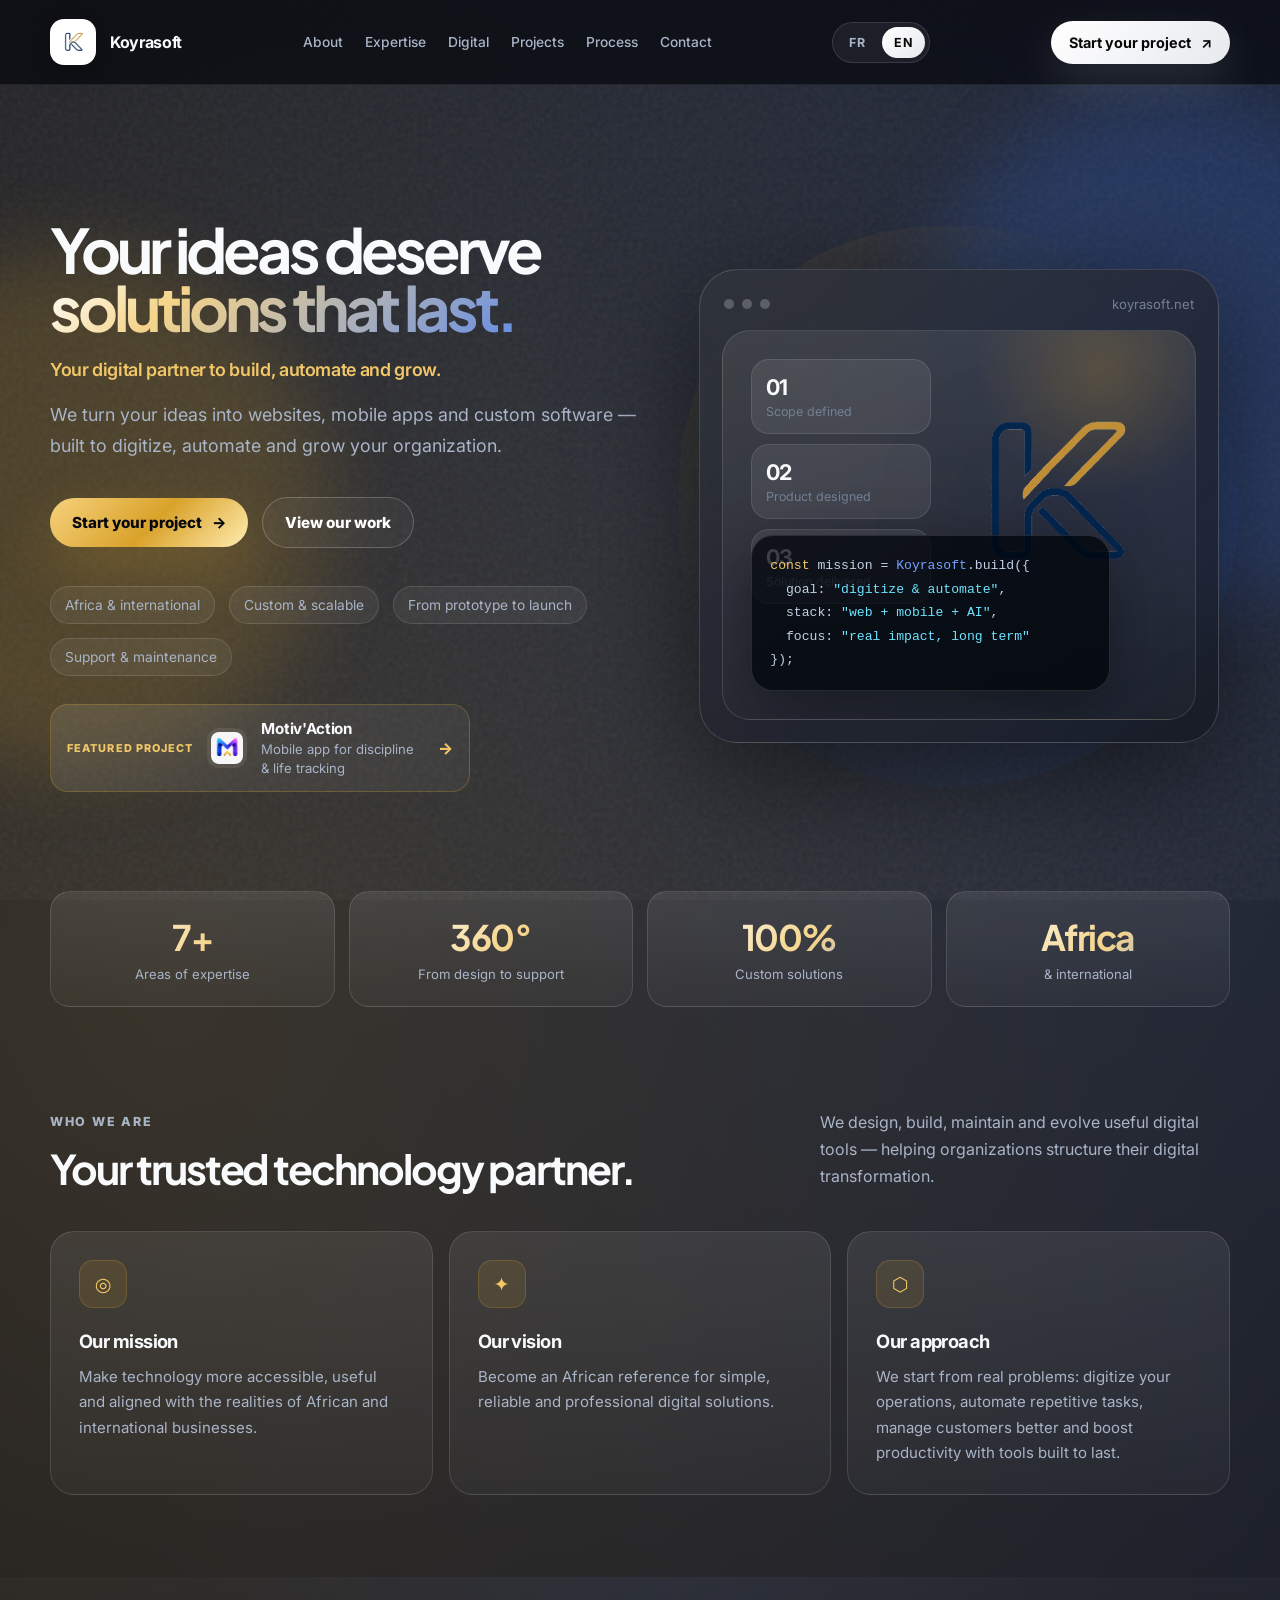
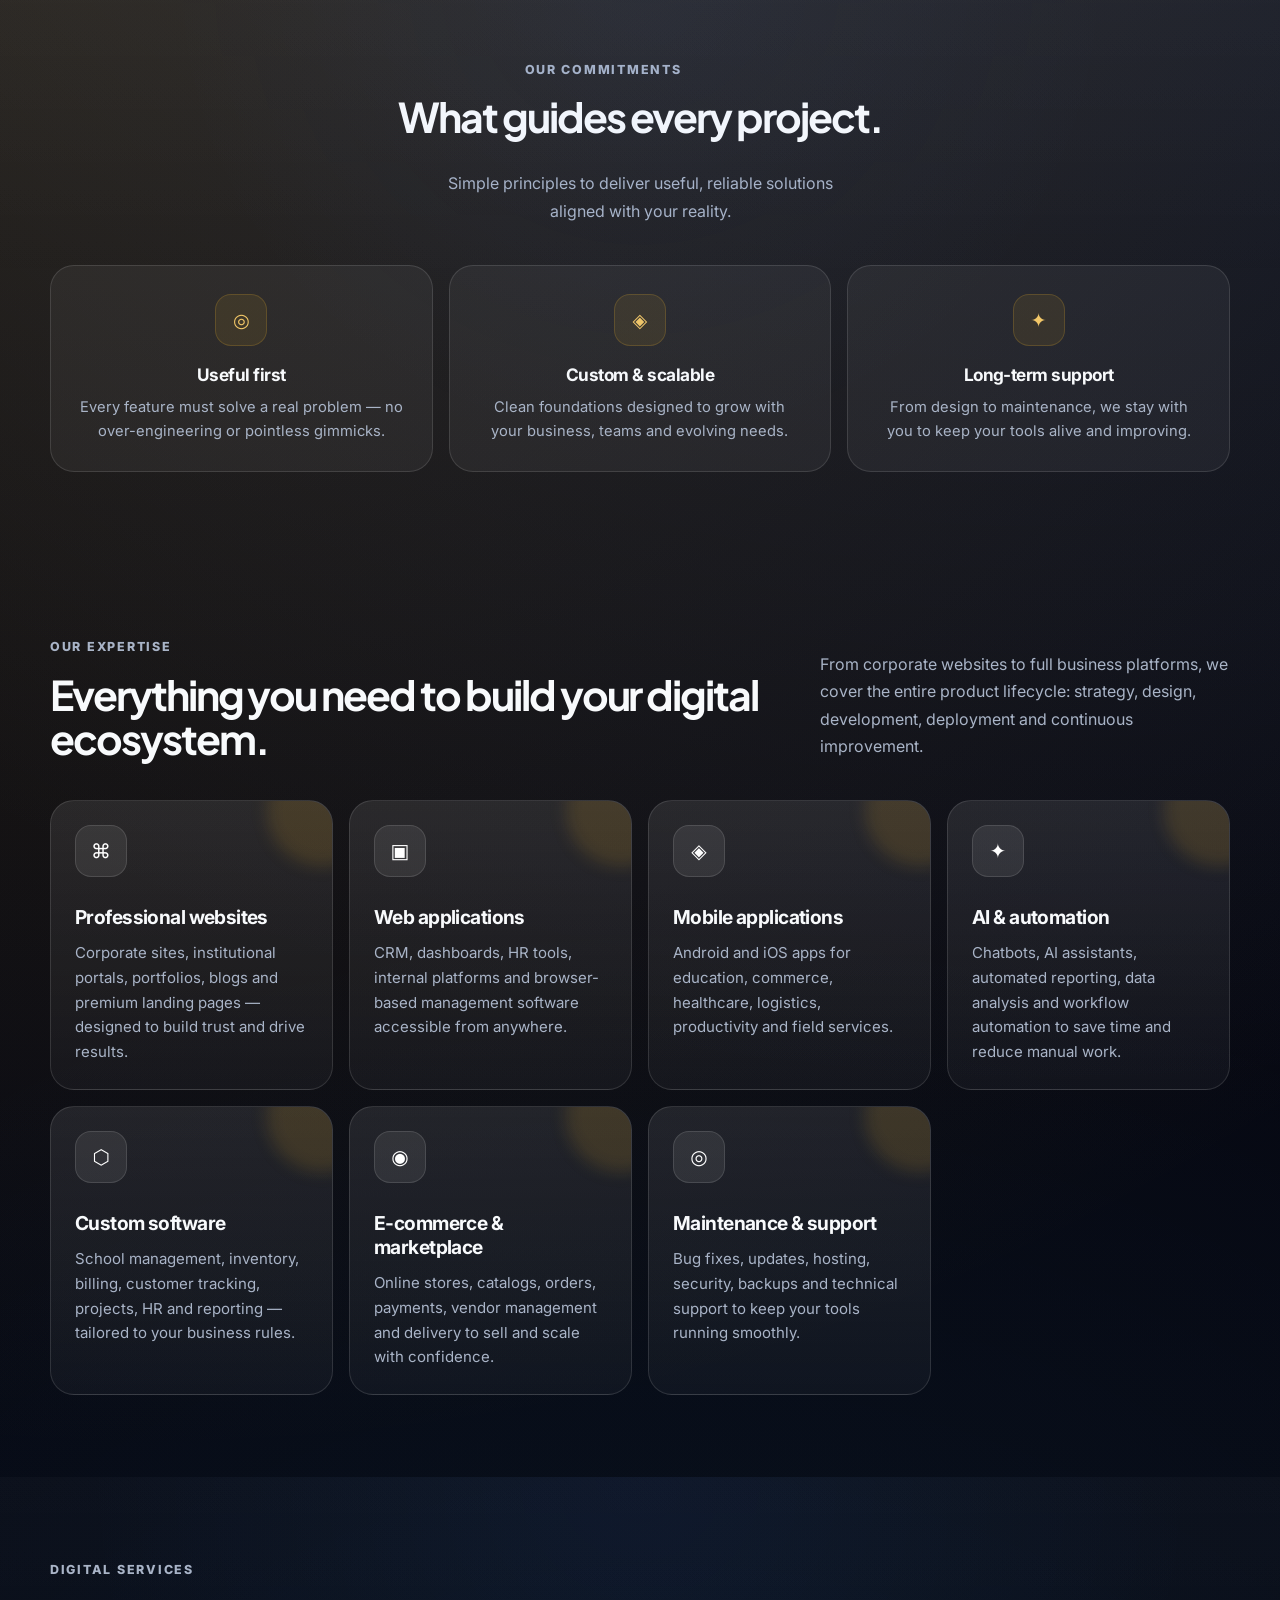
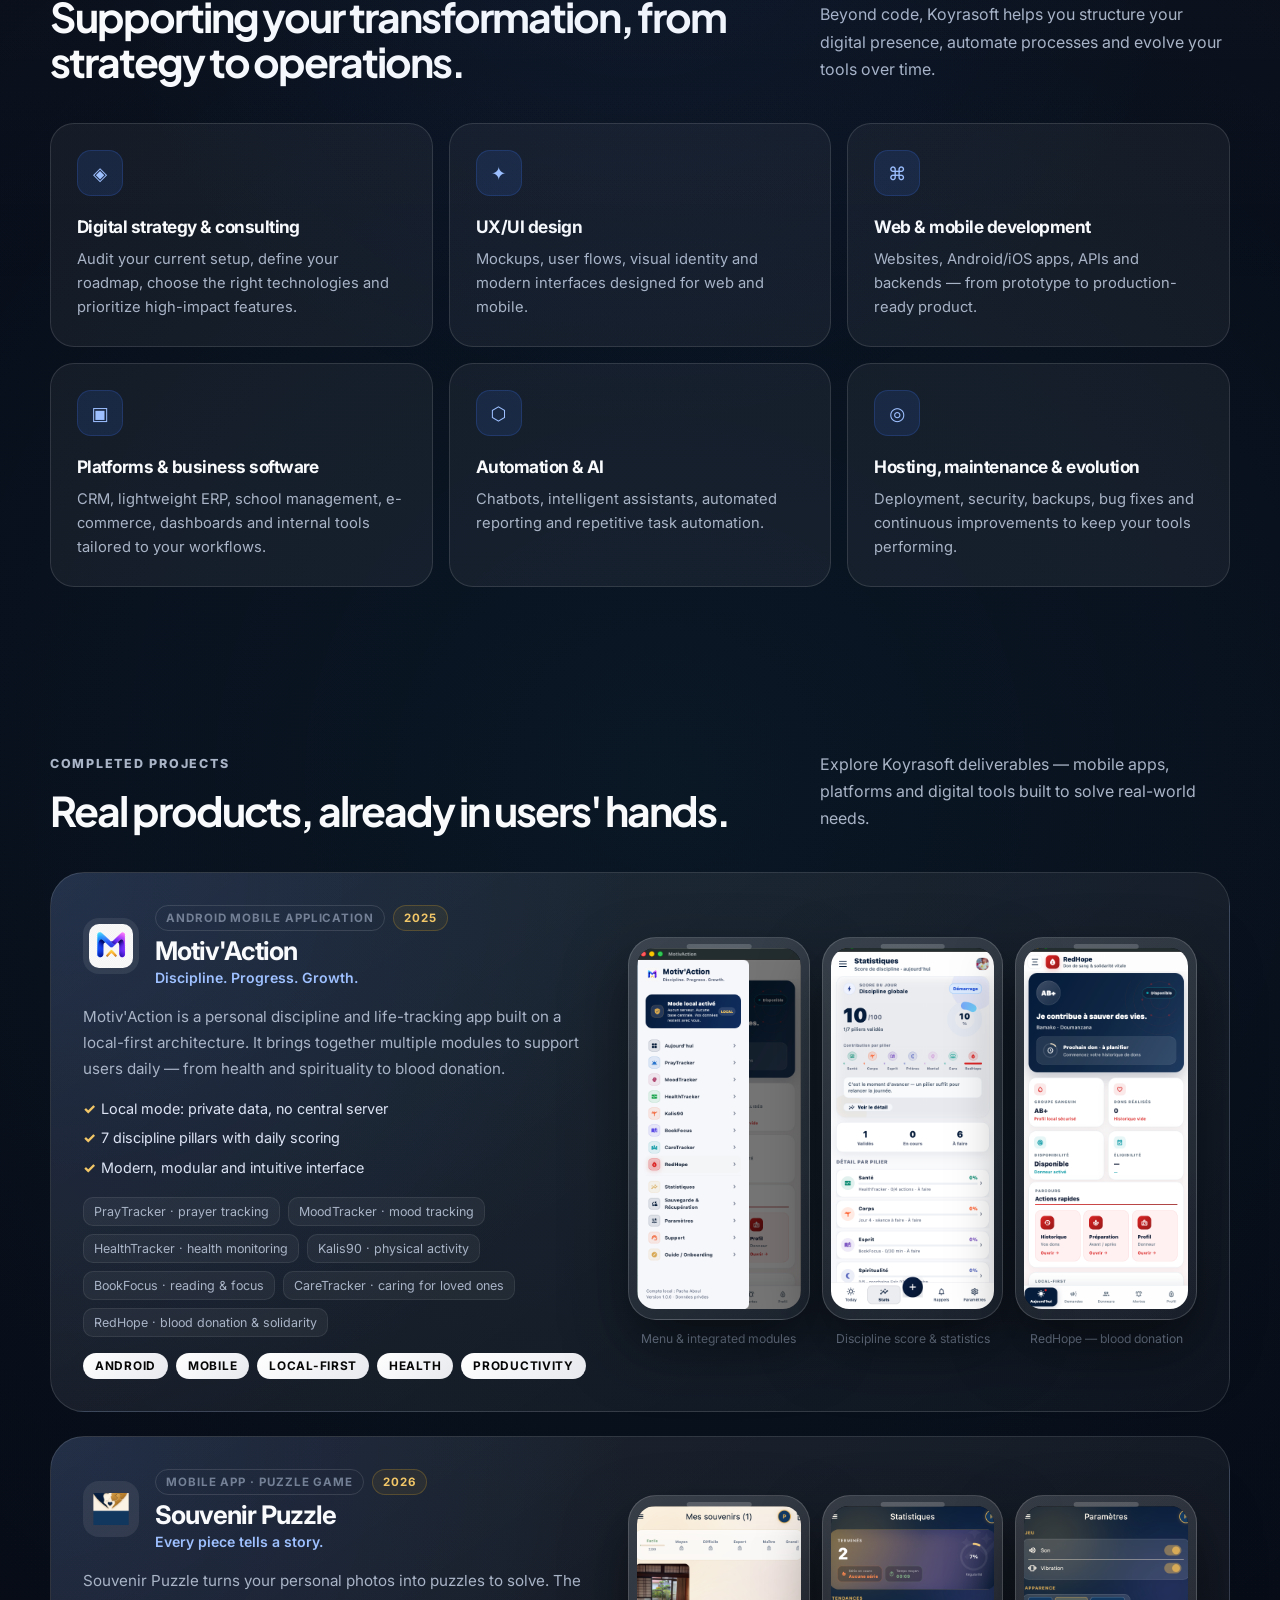
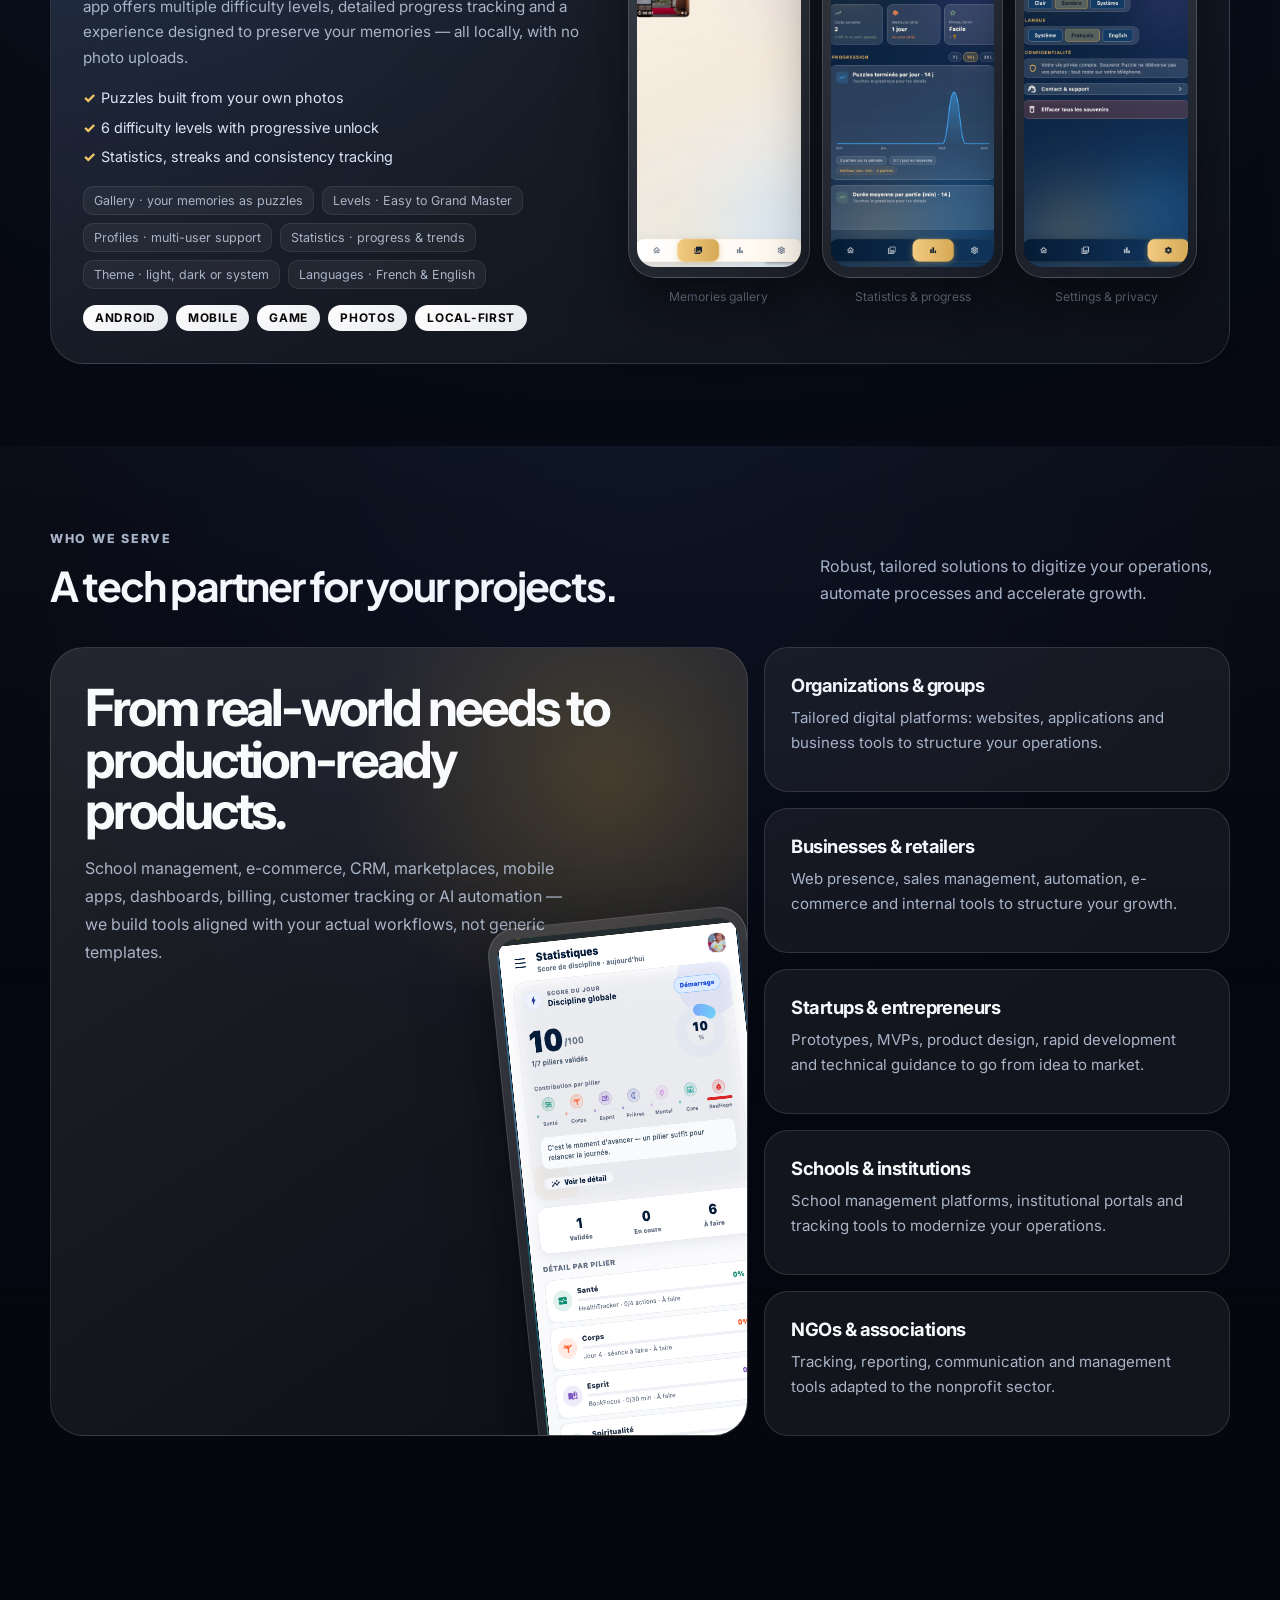
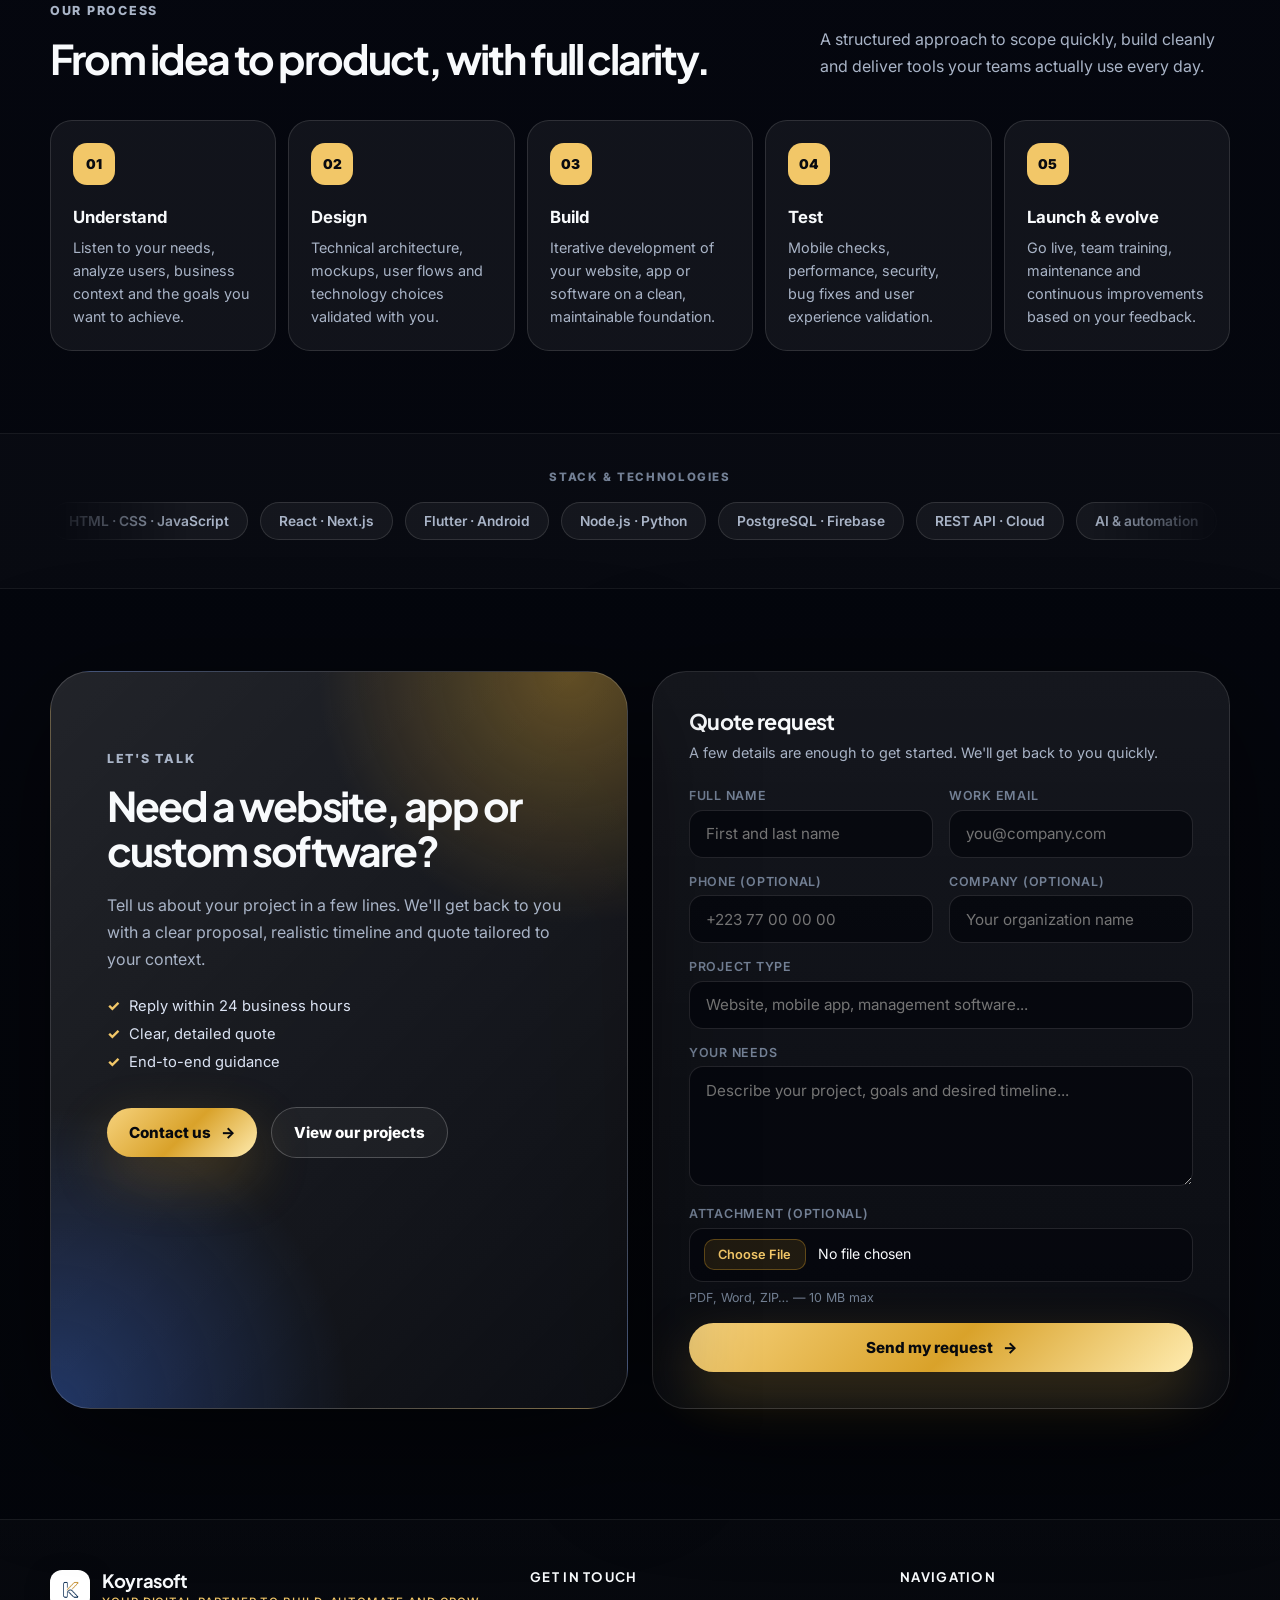
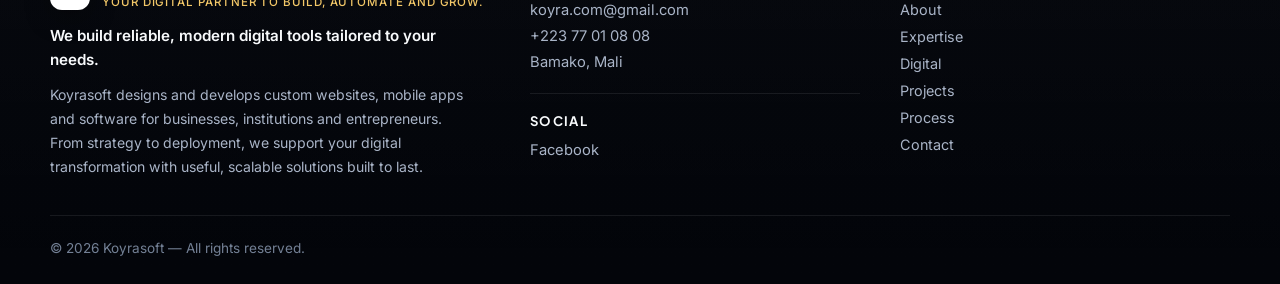
==== index.html @ 514926ff "Initial commit — site Koyrasoft (GitHub Pages). Co-authored-by: Cursor <cursoragent@cursor.com>" ====
<!DOCTYPE html>
<html lang="fr">
<head>
  <meta charset="UTF-8">
  <meta name="viewport" content="width=device-width, initial-scale=1.0, viewport-fit=cover">
  <meta name="description" content="Koyrasoft — Développement web, mobile et logiciels sur mesure pour entreprises et institutions.">
  <meta name="theme-color" content="#05070d">
  <meta property="og:type" content="website">
  <meta property="og:title" content="Koyrasoft — Software & Web Solutions">
  <meta property="og:description" content="Sites web, applications mobiles et logiciels sur mesure pour entreprises et institutions.">
  <meta property="og:locale" content="fr_FR">
  <title>Koyrasoft — Software & Web Solutions</title>
  <link rel="icon" type="image/png" href="logos/logo-k-brand.png" id="favicon" data-logo="favicon">
  <link rel="preconnect" href="https://fonts.googleapis.com">
  <link rel="preconnect" href="https://fonts.gstatic.com" crossorigin>
  <link href="https://fonts.googleapis.com/css2?family=Inter:wght@400;500;600;700;800&family=Plus+Jakarta+Sans:wght@500;600;700;800&display=swap" rel="stylesheet">
  <link rel="stylesheet" href="css/styles.css">
</head>
<body>
  <a class="skip-link" href="#accueil">Aller au contenu</a>

  <div class="noise" aria-hidden="true"></div>
  <div class="halo halo--one" aria-hidden="true"></div>
  <div class="halo halo--two" aria-hidden="true"></div>

  <header class="topbar" id="header">
    <nav class="nav page-shell" aria-label="Navigation principale">
      <a href="#accueil" class="brand" aria-label="Koyrasoft — accueil">
        <span class="logo-mark">
          <img src="logos/logo-k-brand.png" alt="" width="32" height="32" id="logoNav" data-logo="nav">
        </span>
        <span class="brand-text">
          <strong data-field="company.name">Koyrasoft</strong>
        </span>
      </a>

      <div class="nav-links" id="navLinks"></div>

      <div class="lang-switch" role="group" aria-label="Langue">
        <button type="button" class="lang-switch__btn is-active" data-lang="fr" aria-pressed="true">FR</button>
        <button type="button" class="lang-switch__btn" data-lang="en" aria-pressed="false">EN</button>
      </div>

      <a class="nav-cta" href="#contact" data-field="hero.ctaPrimary" data-field-suffix="↗">Lancer un projet</a>
      <button class="mobile-menu" id="navToggle" aria-label="Ouvrir le menu" aria-expanded="false">☰</button>
    </nav>
  </header>

  <div class="mobile-nav" id="mobileNav" hidden>
    <div class="mobile-nav__panel page-shell">
      <div class="mobile-nav__inner" id="mobileNavLinks"></div>
      <div class="lang-switch lang-switch--mobile" role="group" aria-label="Langue">
        <button type="button" class="lang-switch__btn is-active" data-lang="fr" aria-pressed="true">FR</button>
        <button type="button" class="lang-switch__btn" data-lang="en" aria-pressed="false">EN</button>
      </div>
      <a class="btn btn-primary btn--full mobile-nav__cta" href="#contact" data-field="hero.ctaPrimary">Lancer un projet</a>
    </div>
  </div>

  <main id="main">
    <section class="hero section-block" id="accueil" aria-labelledby="hero-title">
      <div class="hero-grid page-shell">
        <div class="hero-content">
          <h1 id="hero-title">
            <span data-field="hero.headline">Vos idées méritent des</span>
            <span class="gradient-word" data-field="hero.headlineAccent">solutions qui durent.</span>
          </h1>
          <p class="hero-slogan" data-field="company.slogan">Votre partenaire digital pour créer, automatiser et grandir.</p>
          <p class="hero-copy" data-field="hero.lead">Nous transformons vos idées en sites web, applications mobiles et logiciels sur mesure.</p>

          <div class="hero-actions">
            <a href="#contact" class="btn btn-primary" data-field="hero.ctaPrimary" data-field-suffix="→">Lancer un projet</a>
            <a href="#projects" class="btn btn-ghost" data-field="hero.ctaSecondary">Voir nos réalisations</a>
          </div>

          <div class="trust-row" id="trustPills" aria-label="Points forts"></div>

          <a class="hero-featured" id="heroFeatured" href="#projects" hidden></a>
        </div>

        <div class="hero-visual" aria-hidden="true">
          <div class="orb"></div>
          <div class="device-card">
            <div class="window-bar">
              <div class="dots"><span></span><span></span><span></span></div>
              <span data-field="company.domain">koyrasoft.net</span>
            </div>
            <div class="visual-panel">
              <img class="giant-k" src="logos/logo-k-brand.png" alt="" id="logoHero" data-logo="hero">
              <div class="metric-strip" id="heroMetrics"></div>
              <div class="code-card" id="codeCard"></div>
            </div>
          </div>
        </div>
      </div>
    </section>

    <div class="stats-band" aria-label="Chiffres clés">
      <div class="page-shell stats-grid" id="statsGrid"></div>
    </div>

    <section id="about" class="section-block reveal" aria-labelledby="about-title">
      <div class="page-shell">
        <header class="section-head">
          <div class="section-head__main">
            <p class="label" data-field="sections.about.label">Qui sommes-nous</p>
            <h2 id="about-title" data-field="sections.about.title"></h2>
          </div>
          <p class="section-head__aside" data-field="sections.about.subtitle"></p>
        </header>
        <div class="about-grid" id="aboutGrid"></div>
      </div>
    </section>

    <section id="values" class="values-band section-block section-block--alt reveal" aria-labelledby="values-title">
      <div class="page-shell">
        <header class="section-head section-head--center">
          <div class="section-head__main">
            <p class="label" data-field="sections.values.label">Nos engagements</p>
            <h2 id="values-title" data-field="sections.values.title"></h2>
          </div>
          <p class="section-head__aside section-head__aside--center" data-field="sections.values.subtitle"></p>
        </header>
        <div class="values-grid" id="valuesGrid"></div>
      </div>
    </section>

    <section id="services" class="section-block reveal" aria-labelledby="services-title">
      <div class="page-shell">
        <header class="section-head">
          <div class="section-head__main">
            <p class="label" data-field="sections.services.label">Nos expertises</p>
            <h2 id="services-title" data-field="sections.services.title"></h2>
          </div>
          <p class="section-head__aside" data-field="sections.services.subtitle"></p>
        </header>
        <div class="services-grid" id="servicesGrid"></div>
      </div>
    </section>

    <section id="digital-services" class="section-block section-block--alt reveal" aria-labelledby="digital-title">
      <div class="page-shell">
        <header class="section-head">
          <div class="section-head__main">
            <p class="label" data-field="sections.digitalServices.label">Services digitaux</p>
            <h2 id="digital-title" data-field="sections.digitalServices.title"></h2>
          </div>
          <p class="section-head__aside" data-field="sections.digitalServices.subtitle"></p>
        </header>
        <div class="digital-grid" id="digitalServicesGrid"></div>
      </div>
    </section>

    <section id="projects" class="section-block reveal" aria-labelledby="projects-title">
      <div class="page-shell">
        <header class="section-head">
          <div class="section-head__main">
            <p class="label" data-field="sections.projects.label">Projets réalisés</p>
            <h2 id="projects-title" data-field="sections.projects.title"></h2>
          </div>
          <p class="section-head__aside" data-field="sections.projects.subtitle"></p>
        </header>
        <div class="projects-list" id="projectsList"></div>
      </div>
    </section>

    <section id="solutions" class="section-block section-block--alt reveal" aria-labelledby="solutions-title">
      <div class="page-shell">
        <header class="section-head">
          <div class="section-head__main">
            <p class="label" data-field="sections.solutions.label">Pour qui ?</p>
            <h2 id="solutions-title" data-field="sections.solutions.title"></h2>
          </div>
          <p class="section-head__aside" data-field="sections.solutions.subtitle"></p>
        </header>

        <div class="portfolio">
          <article class="showcase">
            <h3 data-field="sections.solutions.showcaseTitle"></h3>
            <p data-field="sections.solutions.showcaseText"></p>
            <div class="showcase-visual" id="showcaseVisual"></div>
          </article>
          <div class="side-stack" id="solutionsStack"></div>
        </div>
      </div>
    </section>

    <section id="process" class="section-block reveal" aria-labelledby="process-title">
      <div class="page-shell">
        <header class="section-head">
          <div class="section-head__main">
            <p class="label" data-field="sections.process.label">Notre méthode</p>
            <h2 id="process-title" data-field="sections.process.title"></h2>
          </div>
          <p class="section-head__aside" data-field="sections.process.subtitle"></p>
        </header>
        <div class="process-grid" id="processGrid"></div>
      </div>
    </section>

    <div class="tech-band reveal" aria-label="Technologies">
      <div class="page-shell">
        <p class="tech-band__label" data-field="sections.tech.label">Stack & technologies</p>
        <div class="tech-marquee" id="techStack"></div>
      </div>
    </div>

    <section id="contact" class="cta-section section-block reveal" aria-labelledby="contact-title">
      <div class="page-shell contact-layout">
        <div class="cta-box">
          <p class="label" data-field="sections.cta.label">Parlons de votre projet</p>
          <h2 id="contact-title" data-field="sections.cta.title"></h2>
          <p data-field="sections.cta.subtitle"></p>
          <ul class="cta-points" id="ctaPoints"></ul>
          <div class="hero-actions">
            <a href="#" class="btn btn-primary" id="contactEmailBtn">Nous contacter</a>
            <a href="#projects" class="btn btn-ghost" data-field="sections.cta.viewProjects">Voir nos projets</a>
          </div>
        </div>

        <form class="contact-form" id="contactForm" method="POST" enctype="multipart/form-data">
          <input type="hidden" name="_template" value="basic">
          <input type="hidden" name="_subject" id="formSubject" value="">
          <input type="hidden" name="_replyto" id="formReplyto" value="">
          <input type="hidden" name="_cc" id="formCc" value="">
          <input type="hidden" name="_next" id="formNext" value="">
          <input type="text" name="_honey" class="form-honey" tabindex="-1" autocomplete="off" aria-hidden="true">
          <header class="contact-form__head">
            <h3 data-field="form.title">Demande de devis</h3>
            <p data-field="form.note"></p>
          </header>
          <div class="form-row">
            <div class="field">
              <label for="name" data-field="form.nameLabel">Nom</label>
              <input type="text" id="name" name="name" required data-placeholder="form.namePlaceholder" placeholder="Votre nom" autocomplete="name">
            </div>
            <div class="field">
              <label for="email" data-field="form.emailLabel">Email</label>
              <input type="email" id="email" name="email" required data-placeholder="form.emailPlaceholder" placeholder="vous@entreprise.com" autocomplete="email">
            </div>
          </div>
          <div class="form-row">
            <div class="field">
              <label for="phone" data-field="form.phoneLabel">Téléphone</label>
              <input type="tel" id="phone" name="telephone" data-placeholder="form.phonePlaceholder" placeholder="+223 77 00 00 00" autocomplete="tel">
            </div>
            <div class="field">
              <label for="company" data-field="form.companyLabel">Entreprise</label>
              <input type="text" id="company" name="entreprise" data-placeholder="form.companyPlaceholder" placeholder="Nom de votre organisation" autocomplete="organization">
            </div>
          </div>
          <div class="field">
            <label for="subject" data-field="form.subjectLabel">Projet</label>
            <input type="text" id="subject" name="subject" data-placeholder="form.subjectPlaceholder" placeholder="Site web, app mobile, ERP...">
          </div>
          <div class="field">
            <label for="message" data-field="form.messageLabel">Message</label>
            <textarea id="message" name="message" rows="4" required data-placeholder="form.messagePlaceholder" placeholder="Décrivez votre besoin..."></textarea>
          </div>
          <div class="field">
            <label for="attachment" data-field="form.fileLabel">Fichier joint</label>
            <input type="file" id="attachment" name="attachment" accept=".pdf,.doc,.docx,.zip,.rar,.7z,.odt,.txt,application/pdf,application/msword,application/vnd.openxmlformats-officedocument.wordprocessingml.document,application/zip">
            <p class="field__hint" data-field="form.fileHint">PDF, Word, ZIP… — 10 Mo max (optionnel)</p>
          </div>
          <button type="submit" class="btn btn-primary btn--full" data-field="form.submit" data-field-suffix="→">Envoyer ma demande</button>
          <p class="form-msg" id="formFeedback" hidden role="status"></p>
        </form>
      </div>
    </section>
  </main>

  <footer class="footer">
    <div class="footer-top page-shell">
      <div class="footer-brand">
        <div class="footer-brand__head">
          <span class="logo-mark logo-mark--sm">
            <img src="logos/logo-k-brand.png" alt="" width="36" height="36" data-logo="footer">
          </span>
          <div>
            <strong data-field="company.name">Koyrasoft</strong>
            <span class="footer-brand__slogan" data-field="company.slogan"></span>
          </div>
        </div>
        <p class="footer-tagline" data-field="footer.tagline"></p>
        <p class="footer-description" data-field="footer.description"></p>
      </div>
      <div class="footer-contact" id="footerContact"></div>
      <div class="footer-nav-col">
        <h4 data-field="footer.navTitle">Navigation</h4>
        <div class="footer-links" id="footerNav"></div>
      </div>
    </div>
    <div class="footer-bottom page-shell">
      <p>© <span id="year"></span> <span data-field="footer.copyright">Koyrasoft</span></p>
    </div>
  </footer>

  <button type="button" class="scroll-top" id="scrollTop" aria-label="Retour en haut" hidden>↑</button>

  <script src="data/site-data.js"></script>
  <script src="js/main.js"></script>
</body>
</html>
---- css/styles.css ----
/* Koyrasoft — Premium Template */

:root {
  --bg: #05070d;
  --bg-soft: #090d18;
  --card: rgba(255, 255, 255, 0.07);
  --stroke: rgba(255, 255, 255, 0.12);
  --stroke-strong: rgba(255, 255, 255, 0.22);
  --text: #f8fafc;
  --muted: #a9b4c7;
  --muted-2: #738095;
  --gold: #d9a22a;
  --gold-light: #f2c768;
  --navy: #082a55;
  --blue: #3c79ff;
  --cyan: #35d4ff;
  --shadow: 0 30px 120px rgba(0, 0, 0, 0.55);
  --radius-xl: 34px;
  --radius-lg: 24px;
  --max: 1180px;
  --nav-h: 84px;
  --font-display: "Plus Jakarta Sans", Inter, ui-sans-serif, system-ui, sans-serif;
  --font-body: Inter, ui-sans-serif, system-ui, -apple-system, sans-serif;
}

*, *::before, *::after { box-sizing: border-box; margin: 0; padding: 0; }

html {
  scroll-behavior: smooth;
  scroll-padding-top: calc(var(--nav-h) + env(safe-area-inset-top));
}

body {
  font-family: var(--font-body);
  background:
    radial-gradient(circle at 12% 12%, rgba(217, 162, 42, 0.22), transparent 28%),
    radial-gradient(circle at 82% 6%, rgba(60, 121, 255, 0.22), transparent 28%),
    radial-gradient(circle at 52% 48%, rgba(53, 212, 255, 0.07), transparent 34%),
    linear-gradient(180deg, #05070d 0%, #070915 45%, #03050a 100%);
  color: var(--text);
  overflow-x: hidden;
  -webkit-font-smoothing: antialiased;
  -webkit-text-size-adjust: 100%;
}

body::before {
  content: "";
  position: fixed;
  inset: 0;
  pointer-events: none;
  background-image:
    linear-gradient(rgba(255,255,255,0.035) 1px, transparent 1px),
    linear-gradient(90deg, rgba(255,255,255,0.035) 1px, transparent 1px);
  background-size: 58px 58px;
  mask-image: radial-gradient(circle at center, black, transparent 82%);
  opacity: 0.42;
  z-index: -3;
}

a { color: inherit; text-decoration: none; }
button { font-family: inherit; cursor: pointer; border: none; background: none; }

.skip-link {
  position: absolute;
  top: -100px;
  left: 16px;
  z-index: 100;
  padding: 10px 16px;
  border-radius: 10px;
  background: #fff;
  color: #070707;
  font-weight: 700;
  font-size: 0.9rem;
}

.skip-link:focus {
  top: 16px;
}

.site-load-error {
  margin: 0 auto 24px;
  padding: 14px 18px;
  border-radius: 14px;
  border: 1px solid rgba(217,162,42,.4);
  background: rgba(217,162,42,.12);
  color: #f2c768;
  font-size: 0.9rem;
  text-align: center;
  max-width: var(--max);
}

.page-shell {
  width: min(var(--max), calc(100% - 40px));
  margin: 0 auto;
}

.noise {
  position: fixed;
  inset: 0;
  pointer-events: none;
  z-index: -2;
  opacity: 0.22;
  background-image: url("data:image/svg+xml,%3Csvg viewBox='0 0 200 200' xmlns='http://www.w3.org/2000/svg'%3E%3Cfilter id='n'%3E%3CfeTurbulence type='fractalNoise' baseFrequency='0.9' numOctaves='3' stitchTiles='stitch'/%3E%3C/filter%3E%3Crect width='100%25' height='100%25' filter='url(%23n)' opacity='0.35'/%3E%3C/svg%3E");
}

.halo {
  position: fixed;
  width: 520px;
  height: 520px;
  border-radius: 999px;
  filter: blur(40px);
  opacity: 0.18;
  z-index: -1;
  pointer-events: none;
}

.halo--one { top: 90px; right: -160px; background: var(--blue); }
.halo--two { bottom: 130px; left: -190px; background: var(--gold); }

/* ---- Header ---- */
.topbar {
  position: sticky;
  top: 0;
  z-index: 51;
  overflow: visible;
  padding-top: env(safe-area-inset-top);
  backdrop-filter: blur(22px);
  background: rgba(5, 7, 13, 0.68);
  border-bottom: 1px solid rgba(255, 255, 255, 0.08);
  transition: background 0.3s ease, border-color 0.3s ease, box-shadow 0.3s ease;
}

.topbar.is-scrolled {
  background: rgba(5, 7, 13, 0.92);
  border-bottom-color: rgba(255, 255, 255, 0.12);
  box-shadow: 0 12px 40px rgba(0, 0, 0, 0.35);
}

.nav {
  height: var(--nav-h);
  display: flex;
  align-items: center;
  justify-content: space-between;
  gap: 28px;
}

.brand {
  display: flex;
  align-items: center;
  gap: 14px;
  min-width: max-content;
  z-index: 2;
}

.logo-mark {
  width: 46px;
  height: 46px;
  display: grid;
  place-items: center;
  border-radius: 14px;
  background: #ffffff;
  border: 1px solid rgba(255, 255, 255, 0.9);
  box-shadow: 0 8px 24px rgba(0, 0, 0, 0.35);
  flex-shrink: 0;
  overflow: hidden;
  padding: 7px;
}

.logo-mark img {
  width: 100%;
  height: 100%;
  object-fit: contain;
  display: block;
}

.logo-mark--sm {
  width: 40px;
  height: 40px;
  padding: 6px;
  border-radius: 12px;
}

.brand-text strong {
  display: block;
  font-size: 1rem;
  letter-spacing: -0.02em;
}

.brand-text span {
  display: block;
  margin-top: 2px;
  color: var(--muted-2);
  font-size: 0.74rem;
  letter-spacing: 0.08em;
  text-transform: uppercase;
}

.nav-links {
  display: flex;
  align-items: center;
  gap: 22px;
  color: var(--muted);
  font-size: 0.86rem;
  font-weight: 500;
}

.nav-links a {
  transition: color 0.2s ease;
  position: relative;
  padding: 6px 0;
}

.nav-links a::after {
  content: "";
  position: absolute;
  left: 0;
  bottom: 0;
  width: 100%;
  height: 2px;
  border-radius: 999px;
  background: linear-gradient(90deg, var(--gold-light), var(--blue));
  transform: scaleX(0);
  transform-origin: left;
  transition: transform 0.25s ease;
}

.nav-links a:hover,
.nav-links a.is-active { color: #fff; }

.nav-links a.is-active::after,
.nav-links a:hover::after { transform: scaleX(1); }

.lang-switch {
  display: inline-flex;
  align-items: center;
  gap: 4px;
  padding: 4px;
  border-radius: 999px;
  background: rgba(255, 255, 255, 0.06);
  border: 1px solid var(--stroke);
  flex-shrink: 0;
}

.lang-switch__btn {
  min-width: 40px;
  padding: 8px 12px;
  border: none;
  border-radius: 999px;
  background: transparent;
  color: var(--muted);
  font-family: inherit;
  font-size: 0.78rem;
  font-weight: 700;
  letter-spacing: 0.06em;
  cursor: pointer;
  transition: color 0.2s ease, background 0.2s ease;
}

.lang-switch__btn:hover {
  color: #fff;
}

.lang-switch__btn.is-active {
  color: #070707;
  background: linear-gradient(135deg, #fff, #e7e9ee);
}

.nav-cta {
  display: inline-flex;
  align-items: center;
  gap: 10px;
  padding: 13px 18px;
  border-radius: 999px;
  color: #070707;
  background: linear-gradient(135deg, #fff, #e7e9ee);
  font-weight: 700;
  font-size: 0.9rem;
  white-space: nowrap;
  box-shadow: 0 18px 45px rgba(255,255,255,.12);
  transition: transform 0.2s ease, box-shadow 0.2s ease;
  flex-shrink: 0;
}

.nav-cta:hover {
  transform: translateY(-2px);
  box-shadow: 0 22px 55px rgba(255,255,255,.18);
}

.mobile-menu {
  display: none;
  width: 46px;
  height: 46px;
  border-radius: 14px;
  border: 1px solid var(--stroke);
  background: rgba(255,255,255,.06);
  color: #fff;
  font-size: 1.35rem;
  line-height: 1;
  place-items: center;
  flex-shrink: 0;
  position: relative;
  z-index: 52;
  cursor: pointer;
  transition: background 0.2s ease, border-color 0.2s ease;
}

.mobile-menu[aria-expanded="true"] {
  background: rgba(217, 162, 42, 0.14);
  border-color: rgba(217, 162, 42, 0.45);
  font-size: 1.15rem;
}

.mobile-nav {
  position: fixed;
  top: calc(var(--nav-h) + env(safe-area-inset-top));
  left: 0;
  right: 0;
  bottom: 0;
  z-index: 50;
  display: block;
  background: rgba(5, 7, 13, 0.98);
  backdrop-filter: blur(20px);
  border-top: 1px solid rgba(255, 255, 255, 0.08);
  overflow-y: auto;
  overscroll-behavior: contain;
  -webkit-overflow-scrolling: touch;
}

.mobile-nav[hidden] { display: none !important; }

.mobile-nav__panel {
  display: flex;
  flex-direction: column;
  gap: 1rem;
  padding: 1.25rem 0 calc(1.75rem + env(safe-area-inset-bottom));
  min-height: 100%;
}

.mobile-nav__inner {
  display: flex;
  flex-direction: column;
  gap: 0;
}

.mobile-nav__inner a {
  display: block;
  padding: 0.95rem 0;
  font-size: 1.05rem;
  font-weight: 600;
  color: var(--muted);
  border-bottom: 1px solid var(--stroke);
  transition: color 0.2s;
}

.mobile-nav__inner a:hover { color: var(--gold-light); }

.mobile-nav__inner a.is-active {
  color: #fff;
  border-bottom-color: rgba(217,162,42,.4);
}

.lang-switch--mobile {
  justify-content: center;
  margin: 0.5rem 0 0;
  align-self: center;
}

.mobile-nav__cta {
  margin-top: auto;
}

/* ---- Hero ---- */
.hero {
  min-height: calc(100vh - var(--nav-h));
  padding: 80px 0 54px;
  display: grid;
  align-items: center;
}

.hero-grid {
  display: grid;
  grid-template-columns: 1.04fr 0.96fr;
  gap: 52px;
  align-items: center;
}

.eyebrow {
  display: inline-flex;
  align-items: center;
  gap: 10px;
  padding: 8px 12px;
  border-radius: 999px;
  border: 1px solid rgba(217, 162, 42, 0.24);
  background: rgba(217, 162, 42, 0.08);
  color: #f5d48a;
  font-size: 0.8rem;
  letter-spacing: 0.08em;
  text-transform: uppercase;
  margin-bottom: 22px;
}

.eyebrow::before {
  content: "";
  width: 8px;
  height: 8px;
  border-radius: 999px;
  background: var(--gold-light);
  box-shadow: 0 0 22px rgba(242, 199, 104, 0.9);
  flex-shrink: 0;
}

h1 {
  font-family: var(--font-display);
  font-size: clamp(2.35rem, 4.8vw, 4.6rem);
  line-height: 0.95;
  letter-spacing: -0.065em;
  max-width: 720px;
}

.gradient-word {
  display: block;
  color: transparent;
  background: linear-gradient(135deg, #fff 0%, #f5d48a 22%, #3c79ff 100%);
  -webkit-background-clip: text;
  background-clip: text;
}

.hero-slogan {
  margin-top: 20px;
  color: #f2c768;
  font-size: 1.12rem;
  font-weight: 600;
  letter-spacing: -0.02em;
  line-height: 1.45;
  max-width: 520px;
}

.hero-copy {
  max-width: 630px;
  margin-top: 16px;
  color: var(--muted);
  font-size: clamp(1rem, 1.4vw, 1.2rem);
  line-height: 1.75;
}

.hero-actions {
  display: flex;
  flex-wrap: wrap;
  align-items: center;
  gap: 14px;
  margin-top: 36px;
}

.btn {
  display: inline-flex;
  align-items: center;
  justify-content: center;
  gap: 10px;
  padding: 15px 22px;
  border-radius: 999px;
  font-weight: 800;
  font-size: 0.95rem;
  transition: transform 0.2s ease, border-color 0.2s ease, background 0.2s ease;
  cursor: pointer;
  border: none;
  font-family: inherit;
}

.btn-primary {
  color: #07090e;
  background: linear-gradient(135deg, #f6d27d, #d9a22a 52%, #ffecb0);
  box-shadow: 0 22px 55px rgba(217, 162, 42, 0.25);
}

.btn-primary:hover,
.btn-ghost:hover { transform: translateY(-3px); }

.btn-ghost {
  border: 1px solid var(--stroke-strong);
  color: #fff;
  background: rgba(255,255,255,.04);
}

.btn--full { width: 100%; }

.trust-row {
  display: flex;
  flex-wrap: wrap;
  gap: 14px;
  margin-top: 38px;
}

.trust-pill {
  padding: 10px 14px;
  border-radius: 999px;
  background: rgba(255,255,255,.055);
  border: 1px solid var(--stroke);
  color: var(--muted);
  font-size: 0.86rem;
  transition: border-color 0.25s, color 0.25s, transform 0.25s;
}

.trust-pill:hover {
  color: #fff;
  border-color: rgba(217,162,42,.35);
  transform: translateY(-2px);
}

.hero-featured {
  display: flex;
  align-items: center;
  gap: 14px;
  margin-top: 28px;
  padding: 14px 16px;
  border-radius: 18px;
  background: linear-gradient(135deg, rgba(255,255,255,.1), rgba(255,255,255,.04));
  border: 1px solid rgba(217,162,42,.28);
  transition: transform 0.25s ease, border-color 0.25s ease, box-shadow 0.25s ease;
  max-width: 420px;
}

.hero-featured:hover {
  transform: translateY(-3px);
  border-color: rgba(217,162,42,.5);
  box-shadow: 0 20px 50px rgba(0,0,0,.35);
}

.hero-featured__badge {
  font-size: 0.68rem;
  font-weight: 800;
  letter-spacing: 0.1em;
  text-transform: uppercase;
  color: #f2c768;
  white-space: nowrap;
}

.hero-featured__logo {
  width: 40px;
  height: 40px;
  object-fit: contain;
  border-radius: 12px;
  background: rgba(255,255,255,.08);
  padding: 4px;
  flex-shrink: 0;
}

.hero-featured__body {
  display: grid;
  gap: 2px;
  min-width: 0;
}

.hero-featured__body strong {
  font-size: 0.95rem;
  letter-spacing: -0.02em;
}

.hero-featured__body span {
  color: var(--muted);
  font-size: 0.82rem;
  line-height: 1.4;
}

.hero-featured__arrow {
  margin-left: auto;
  color: #f2c768;
  font-weight: 800;
  flex-shrink: 0;
}

/* ---- Stats band ---- */
.stats-band {
  padding: 0 0 20px;
  margin-top: -10px;
}

.stats-grid {
  display: grid;
  grid-template-columns: repeat(4, 1fr);
  gap: 14px;
}

.stat-card {
  padding: 22px 20px;
  border-radius: 20px;
  background: linear-gradient(180deg, rgba(255,255,255,.09), rgba(255,255,255,.03));
  border: 1px solid var(--stroke);
  text-align: center;
  transition: transform 0.25s ease, border-color 0.25s ease;
}

.stat-card:hover {
  transform: translateY(-4px);
  border-color: rgba(217,162,42,.3);
}

.stat-card strong {
  display: block;
  font-family: var(--font-display);
  font-size: clamp(1.6rem, 3vw, 2.2rem);
  letter-spacing: -0.04em;
  background: linear-gradient(135deg, #fff, #f5d48a 60%, #75a1ff);
  -webkit-background-clip: text;
  background-clip: text;
  color: transparent;
}

.stat-card span {
  display: block;
  margin-top: 6px;
  color: var(--muted);
  font-size: 0.82rem;
  line-height: 1.45;
}

.hero-visual {
  position: relative;
  min-height: 600px;
  display: grid;
  place-items: center;
}

.orb {
  position: absolute;
  width: min(78vw, 560px);
  height: min(78vw, 560px);
  border-radius: 48% 52% 52% 48%;
  background:
    radial-gradient(circle at 35% 28%, rgba(255,255,255,.26), transparent 18%),
    linear-gradient(135deg, rgba(217,162,42,.52), rgba(8,42,85,.25) 44%, rgba(60,121,255,.5));
  filter: blur(0.2px);
  opacity: 0.22;
  animation: morph 9s ease-in-out infinite;
}

@keyframes morph {
  0%, 100% { border-radius: 48% 52% 52% 48%; transform: rotate(0deg) scale(1); }
  50% { border-radius: 56% 44% 45% 55%; transform: rotate(7deg) scale(1.03); }
}

.device-card {
  position: relative;
  width: min(100%, 520px);
  padding: 22px;
  border-radius: 38px;
  border: 1px solid rgba(255,255,255,.16);
  background:
    linear-gradient(145deg, rgba(255,255,255,.13), rgba(255,255,255,.03)),
    rgba(8, 12, 22, .74);
  backdrop-filter: blur(24px);
  box-shadow: var(--shadow);
  overflow: hidden;
}

.device-card::before {
  content: "";
  position: absolute;
  inset: -1px;
  background: linear-gradient(135deg, rgba(217,162,42,.45), transparent 36%, rgba(60,121,255,.46));
  opacity: 0.35;
  pointer-events: none;
  mask: linear-gradient(#000 0 0) content-box, linear-gradient(#000 0 0);
  mask-composite: exclude;
  -webkit-mask-composite: xor;
  padding: 1px;
  border-radius: inherit;
}

.window-bar {
  display: flex;
  align-items: center;
  justify-content: space-between;
  padding: 4px 2px 18px;
  color: var(--muted-2);
  font-size: 0.82rem;
}

.dots { display: flex; gap: 8px; }
.dots span {
  width: 10px;
  height: 10px;
  border-radius: 999px;
  background: rgba(255,255,255,.22);
}

.visual-panel {
  border-radius: 28px;
  background:
    radial-gradient(circle at 80% 10%, rgba(217,162,42,.22), transparent 24%),
    linear-gradient(180deg, rgba(255,255,255,.08), rgba(255,255,255,.025));
  border: 1px solid var(--stroke);
  min-height: 390px;
  padding: 28px;
  position: relative;
  overflow: hidden;
}

.giant-k {
  position: absolute;
  top: 46px;
  right: 28px;
  width: 230px;
  height: 230px;
  object-fit: contain;
  opacity: 0.96;
  filter: drop-shadow(0 40px 70px rgba(0,0,0,.55));
}

.code-card {
  position: absolute;
  left: 28px;
  bottom: 28px;
  width: 76%;
  padding: 18px;
  border-radius: 22px;
  background: rgba(1, 4, 11, .76);
  border: 1px solid rgba(255,255,255,.12);
  box-shadow: 0 20px 60px rgba(0,0,0,.35);
}

.code-card p {
  font-family: "SFMono-Regular", Consolas, "Liberation Mono", monospace;
  font-size: 0.82rem;
  color: #c4d1e6;
  line-height: 1.8;
}

.gold { color: #f2c768; }
.blue { color: #75a1ff; }
.cyan { color: #6de4ff; }

.metric-strip {
  position: absolute;
  top: 28px;
  left: 28px;
  display: grid;
  gap: 10px;
  width: 180px;
}

.metric {
  padding: 14px;
  border-radius: 18px;
  background: rgba(255,255,255,.08);
  border: 1px solid rgba(255,255,255,.1);
}

.metric strong {
  display: block;
  font-size: 1.35rem;
  letter-spacing: -0.04em;
}

.metric span {
  display: block;
  margin-top: 4px;
  color: var(--muted-2);
  font-size: 0.78rem;
}

/* ---- Sections ---- */
section { padding: 82px 0; }

.section-block {
  position: relative;
}

.section-block--alt {
  background: linear-gradient(180deg, rgba(255,255,255,.025), transparent 55%);
}

.section-block--alt::before {
  content: "";
  position: absolute;
  inset: 0;
  pointer-events: none;
  background: radial-gradient(circle at 50% 0%, rgba(60,121,255,.06), transparent 55%);
}

.reveal {
  opacity: 1;
  transform: none;
}

html.js-reveal-ready .reveal:not(.is-visible) {
  opacity: 0;
  transform: translateY(28px);
}

.reveal,
html.js-reveal-ready .reveal.is-visible {
  transition: opacity 0.65s ease, transform 0.65s ease;
}

html.js-reveal-ready .reveal.is-visible {
  opacity: 1;
  transform: translateY(0);
}

.section-head {
  display: flex;
  justify-content: space-between;
  align-items: end;
  gap: 32px;
  margin-bottom: 40px;
}

.section-head--center {
  flex-direction: column;
  align-items: center;
  text-align: center;
}

.section-head__main { max-width: 760px; }

.section-head__aside {
  max-width: 410px;
  color: var(--muted);
  line-height: 1.7;
  font-size: 1rem;
}

.section-head__aside--center {
  max-width: 560px;
}

.section-head p,
.section-head__aside {
  max-width: 410px;
  color: var(--muted);
  line-height: 1.7;
}

.label {
  color: #f2c768;
  text-transform: uppercase;
  letter-spacing: 0.14em;
  font-weight: 800;
  font-size: 0.78rem;
  margin-bottom: 14px;
}

h2 {
  font-family: var(--font-display);
  font-size: clamp(1.65rem, 3.2vw, 2.85rem);
  line-height: 1.08;
  letter-spacing: -0.05em;
  max-width: 760px;
}

.section-head p {
  max-width: 410px;
  color: var(--muted);
  line-height: 1.7;
}

.values-grid {
  display: grid;
  grid-template-columns: repeat(3, 1fr);
  gap: 16px;
}

.value-card {
  padding: 28px;
  border-radius: var(--radius-lg);
  background: rgba(255,255,255,.05);
  border: 1px solid var(--stroke);
  text-align: center;
  transition: transform 0.25s ease, border-color 0.25s ease;
}

.value-card:hover {
  transform: translateY(-5px);
  border-color: rgba(217,162,42,.35);
}

.value-card__icon {
  width: 52px;
  height: 52px;
  margin: 0 auto 18px;
  display: grid;
  place-items: center;
  border-radius: 16px;
  font-size: 1.2rem;
  color: #f2c768;
  background: rgba(217,162,42,.1);
  border: 1px solid rgba(217,162,42,.22);
}

.value-card h3 {
  font-size: 1.08rem;
  margin-bottom: 10px;
  letter-spacing: -0.03em;
}

.value-card p {
  color: var(--muted);
  line-height: 1.65;
  font-size: 0.92rem;
}

.about-grid {
  display: grid;
  grid-template-columns: repeat(3, 1fr);
  gap: 16px;
}

.about-card {
  padding: 28px;
  border-radius: var(--radius-lg);
  background: linear-gradient(180deg, rgba(255,255,255,.08), rgba(255,255,255,.03));
  border: 1px solid var(--stroke);
  min-height: 220px;
  transition: transform 0.25s ease, border-color 0.25s ease;
}

.about-card:hover {
  transform: translateY(-5px);
  border-color: rgba(217,162,42,.35);
}

.about-card__icon {
  width: 48px;
  height: 48px;
  display: grid;
  place-items: center;
  border-radius: 14px;
  margin-bottom: 22px;
  font-size: 1.2rem;
  color: #f2c768;
  background: rgba(217,162,42,.12);
  border: 1px solid rgba(217,162,42,.22);
}

.about-card h3 {
  font-size: 1.15rem;
  letter-spacing: -0.03em;
  margin-bottom: 12px;
}

.about-card p {
  color: var(--muted);
  line-height: 1.7;
  font-size: 0.94rem;
}

.digital-services-section {
  background: linear-gradient(180deg, transparent, rgba(255,255,255,.02) 40%, transparent);
}

.digital-grid {
  display: grid;
  grid-template-columns: repeat(3, 1fr);
  gap: 16px;
}

.digital-card {
  padding: 26px;
  border-radius: var(--radius-lg);
  background: rgba(255,255,255,.05);
  border: 1px solid var(--stroke);
  min-height: 200px;
  transition: transform 0.25s ease, border-color 0.25s ease;
}

.digital-card:hover {
  transform: translateY(-5px);
  border-color: rgba(60,121,255,.35);
}

.digital-card__icon {
  width: 46px;
  height: 46px;
  display: grid;
  place-items: center;
  border-radius: 14px;
  margin-bottom: 20px;
  font-size: 1.15rem;
  color: #9ec0ff;
  background: rgba(60,121,255,.12);
  border: 1px solid rgba(60,121,255,.2);
}

.digital-card h3 {
  font-size: 1.08rem;
  letter-spacing: -0.03em;
  margin-bottom: 10px;
}

.digital-card p {
  color: var(--muted);
  line-height: 1.65;
  font-size: 0.92rem;
}

.projects-section {
  padding-top: 40px;
}

.projects-list {
  display: grid;
  gap: 24px;
}

.project-card {
  display: grid;
  grid-template-columns: 1fr 1.1fr;
  gap: 28px;
  padding: 32px;
  border-radius: var(--radius-xl);
  background:
    linear-gradient(145deg, rgba(255,255,255,.09), rgba(255,255,255,.03)),
    radial-gradient(circle at 0% 0%, rgba(60,121,255,.12), transparent 45%);
  border: 1px solid var(--stroke);
  align-items: center;
}

.project-card__header {
  display: flex;
  align-items: center;
  gap: 16px;
  margin-bottom: 18px;
}

.project-card__logo {
  width: 56px;
  height: 56px;
  object-fit: contain;
  border-radius: 16px;
  background: rgba(255,255,255,.08);
  padding: 6px;
  flex-shrink: 0;
}

.project-card__meta {
  display: flex;
  flex-wrap: wrap;
  gap: 8px;
  margin-bottom: 6px;
}

.project-card__category,
.project-card__year {
  font-size: 0.72rem;
  font-weight: 700;
  letter-spacing: 0.08em;
  text-transform: uppercase;
  padding: 5px 10px;
  border-radius: 999px;
  border: 1px solid var(--stroke);
  color: var(--muted-2);
}

.project-card__year {
  color: #f2c768;
  border-color: rgba(217,162,42,.25);
  background: rgba(217,162,42,.08);
}

.project-card h3 {
  font-size: 1.6rem;
  letter-spacing: -0.04em;
  line-height: 1.1;
}

.project-card__tagline {
  margin-top: 4px;
  color: #9ec0ff;
  font-size: 0.88rem;
  font-weight: 600;
}

.project-card__desc {
  color: var(--muted);
  line-height: 1.7;
  font-size: 0.95rem;
  margin-bottom: 16px;
}

.project-card__highlights {
  list-style: none;
  display: grid;
  gap: 8px;
  margin-bottom: 18px;
}

.project-card__highlights li {
  position: relative;
  padding-left: 18px;
  color: #dce4f4;
  font-size: 0.9rem;
  line-height: 1.5;
}

.project-card__highlights li::before {
  content: "✓";
  position: absolute;
  left: 0;
  color: #f2c768;
  font-weight: 800;
}

.project-card__modules {
  display: flex;
  flex-wrap: wrap;
  gap: 8px;
  margin-bottom: 16px;
}

.project-module {
  font-size: 0.78rem;
  padding: 6px 10px;
  border-radius: 10px;
  color: var(--muted);
  background: rgba(255,255,255,.05);
  border: 1px solid rgba(255,255,255,.08);
}

.project-card__tags {
  display: flex;
  flex-wrap: wrap;
  gap: 8px;
}

.project-tag {
  font-size: 0.74rem;
  font-weight: 700;
  letter-spacing: 0.06em;
  text-transform: uppercase;
  padding: 6px 12px;
  border-radius: 999px;
  color: #070707;
  background: linear-gradient(135deg, #fff, #e7e9ee);
}

.project-card__gallery {
  display: grid;
  grid-template-columns: repeat(3, 1fr);
  gap: 12px;
}

.project-shot {
  margin: 0;
  text-align: center;
}

.phone-frame {
  width: 100%;
  max-width: 190px;
  margin: 0 auto;
  aspect-ratio: 9 / 19;
  padding: 10px 8px;
  border-radius: 28px;
  background: linear-gradient(145deg, rgba(255,255,255,.14), rgba(255,255,255,.04));
  border: 1px solid rgba(255,255,255,.16);
  box-shadow: 0 28px 60px rgba(0,0,0,.5);
  overflow: hidden;
  position: relative;
}

.phone-frame::before {
  content: "";
  position: absolute;
  top: 6px;
  left: 50%;
  transform: translateX(-50%);
  width: 36%;
  height: 5px;
  border-radius: 999px;
  background: rgba(255,255,255,.18);
  z-index: 2;
}

.project-shot img {
  width: 100%;
  height: 100%;
  object-fit: cover;
  object-position: top center;
  display: block;
  border-radius: 18px;
  border: none;
  box-shadow: none;
  background: #0a0e18;
}

.project-shot figcaption {
  margin-top: 10px;
  color: var(--muted-2);
  font-size: 0.76rem;
  line-height: 1.4;
}

.services-grid {
  display: grid;
  grid-template-columns: repeat(4, 1fr);
  gap: 16px;
}

.service-card {
  position: relative;
  min-height: 240px;
  padding: 24px;
  border-radius: var(--radius-lg);
  background: linear-gradient(180deg, rgba(255,255,255,.09), rgba(255,255,255,.035));
  border: 1px solid var(--stroke);
  overflow: hidden;
  transition: transform 0.25s ease, border-color 0.25s ease, background 0.25s ease;
}

.service-card:hover {
  transform: translateY(-7px);
  border-color: rgba(217,162,42,.38);
  background: linear-gradient(180deg, rgba(255,255,255,.12), rgba(255,255,255,.045));
}

.service-card::after {
  content: "";
  position: absolute;
  width: 110px;
  height: 110px;
  border-radius: 999px;
  right: -45px;
  top: -45px;
  background: rgba(217,162,42,.16);
  filter: blur(8px);
}

.icon {
  width: 52px;
  height: 52px;
  display: grid;
  place-items: center;
  border-radius: 16px;
  color: #fff;
  background: rgba(255,255,255,.08);
  border: 1px solid rgba(255,255,255,.12);
  margin-bottom: 28px;
  font-size: 1.25rem;
}

.service-card h3 {
  font-size: 1.2rem;
  letter-spacing: -0.03em;
  margin-bottom: 12px;
}

.service-card p {
  color: var(--muted);
  line-height: 1.65;
  font-size: 0.94rem;
}

.portfolio {
  display: grid;
  grid-template-columns: 1.2fr 0.8fr;
  gap: 16px;
}

.showcase {
  position: relative;
  min-height: 470px;
  border-radius: var(--radius-xl);
  background:
    linear-gradient(145deg, rgba(255,255,255,.11), rgba(255,255,255,.035)),
    radial-gradient(circle at 80% 16%, rgba(217,162,42,.22), transparent 30%);
  border: 1px solid var(--stroke);
  padding: 34px;
  overflow: hidden;
}

.showcase h3 {
  font-size: clamp(2rem, 4vw, 4rem);
  line-height: 1;
  letter-spacing: -0.06em;
  max-width: 560px;
}

.showcase p {
  margin-top: 18px;
  max-width: 490px;
  color: var(--muted);
  line-height: 1.75;
}

.showcase-visual {
  position: absolute;
  right: -4%;
  bottom: -8%;
  width: 48%;
  max-width: 260px;
}

.showcase-phone {
  padding: 10px 8px;
  border-radius: 28px;
  background: linear-gradient(145deg, rgba(255,255,255,.14), rgba(255,255,255,.04));
  border: 1px solid rgba(255,255,255,.16);
  box-shadow: 0 30px 70px rgba(0,0,0,.55);
  transform: rotate(-6deg);
}

.showcase-phone img {
  width: 100%;
  display: block;
  border-radius: 20px;
}

.mock-dashboard {
  position: absolute;
  width: 75%;
  right: -8%;
  bottom: -12%;
  padding: 20px;
  border-radius: 28px;
  background: rgba(2,5,13,.86);
  border: 1px solid rgba(255,255,255,.14);
  box-shadow: var(--shadow);
  transform: rotate(-5deg);
}

.dash-top {
  display: grid;
  grid-template-columns: 1fr 1fr 1fr;
  gap: 12px;
  margin-bottom: 14px;
}

.dash-box {
  height: 90px;
  border-radius: 18px;
  background: linear-gradient(135deg, rgba(217,162,42,.22), rgba(255,255,255,.055));
  border: 1px solid rgba(255,255,255,.1);
}

.dash-line {
  height: 13px;
  border-radius: 999px;
  margin: 11px 0;
  background: rgba(255,255,255,.12);
}

.dash-line--short { width: 64%; }
.dash-line--mid { width: 82%; }

.side-stack { display: grid; gap: 16px; }

.mini-card {
  border-radius: var(--radius-lg);
  background: rgba(255,255,255,.06);
  border: 1px solid var(--stroke);
  padding: 26px;
  min-height: 145px;
  transition: border-color 0.25s, transform 0.25s;
}

.mini-card:hover {
  border-color: rgba(217,162,42,.3);
  transform: translateY(-3px);
}

.mini-card strong {
  display: block;
  font-size: 1.15rem;
  letter-spacing: -0.03em;
  margin-bottom: 10px;
}

.mini-card p {
  color: var(--muted);
  line-height: 1.6;
  font-size: 0.94rem;
}

.process-grid {
  display: grid;
  grid-template-columns: repeat(5, 1fr);
  gap: 12px;
  counter-reset: step;
}

.step {
  counter-increment: step;
  padding: 22px;
  border-radius: 22px;
  background: rgba(255,255,255,.055);
  border: 1px solid var(--stroke);
  min-height: 190px;
  transition: transform 0.25s, border-color 0.25s;
}

.step:hover {
  transform: translateY(-4px);
  border-color: rgba(217,162,42,.3);
}

.step::before {
  content: "0" counter(step);
  display: inline-grid;
  place-items: center;
  width: 42px;
  height: 42px;
  border-radius: 14px;
  margin-bottom: 22px;
  color: #090b10;
  background: var(--gold-light);
  font-weight: 900;
  font-size: 0.85rem;
}

.step h3 { font-size: 1.05rem; margin-bottom: 9px; }
.step p { color: var(--muted); line-height: 1.6; font-size: 0.9rem; }

/* ---- Tech band ---- */
.tech-band {
  padding: 36px 0 48px;
  border-top: 1px solid rgba(255,255,255,.06);
  border-bottom: 1px solid rgba(255,255,255,.06);
  background: rgba(255,255,255,.02);
  overflow: hidden;
}

.tech-band__label {
  text-align: center;
  color: var(--muted-2);
  font-size: 0.72rem;
  font-weight: 800;
  letter-spacing: 0.14em;
  text-transform: uppercase;
  margin-bottom: 18px;
}

.tech-marquee {
  overflow: hidden;
  mask-image: linear-gradient(90deg, transparent, #000 12%, #000 88%, transparent);
}

.tech-marquee__track {
  display: flex;
  gap: 12px;
  width: max-content;
  animation: marquee 32s linear infinite;
}

@keyframes marquee {
  from { transform: translateX(0); }
  to { transform: translateX(-50%); }
}

.tech-pill {
  padding: 10px 18px;
  border-radius: 999px;
  white-space: nowrap;
  font-size: 0.86rem;
  font-weight: 600;
  color: var(--muted);
  background: rgba(255,255,255,.05);
  border: 1px solid var(--stroke);
}

/* ---- CTA & Contact ---- */
.cta-section { padding-bottom: 110px; }

.contact-layout {
  display: grid;
  grid-template-columns: 1fr 1fr;
  gap: 24px;
  align-items: start;
}

.cta-box {
  position: relative;
  overflow: hidden;
  border-radius: 40px;
  padding: clamp(34px, 5vw, 56px);
  background:
    radial-gradient(circle at 90% 0%, rgba(217,162,42,.38), transparent 28%),
    radial-gradient(circle at 0% 100%, rgba(60,121,255,.32), transparent 32%),
    linear-gradient(135deg, rgba(255,255,255,.12), rgba(255,255,255,.04));
  border: 1px solid rgba(255,255,255,.16);
  box-shadow: var(--shadow);
  height: 100%;
}

.cta-box h2 { max-width: 850px; }

.cta-box p {
  max-width: 600px;
  color: var(--muted);
  line-height: 1.7;
  margin-top: 20px;
}

.cta-points {
  list-style: none;
  display: grid;
  gap: 10px;
  margin: 24px 0 28px;
}

.cta-points li {
  position: relative;
  padding-left: 22px;
  color: #dce4f4;
  font-size: 0.92rem;
}

.cta-points li::before {
  content: "✓";
  position: absolute;
  left: 0;
  color: #f2c768;
  font-weight: 800;
}

.contact-form {
  padding: clamp(24px, 4vw, 36px);
  border-radius: var(--radius-xl);
  background: linear-gradient(180deg, rgba(255,255,255,.07), rgba(255,255,255,.03));
  border: 1px solid var(--stroke);
  box-shadow: var(--shadow);
}

.contact-form__head {
  margin-bottom: 1.5rem;
}

.contact-form__head h3 {
  font-family: var(--font-display);
  font-size: 1.35rem;
  letter-spacing: -0.03em;
  margin-bottom: 6px;
}

.contact-form__head p {
  color: var(--muted);
  font-size: 0.9rem;
  line-height: 1.6;
}

.form-row {
  display: grid;
  grid-template-columns: 1fr 1fr;
  gap: 1rem;
}

.field { margin-bottom: 1rem; }

.field label {
  display: block;
  font-size: 0.78rem;
  font-weight: 600;
  letter-spacing: 0.06em;
  text-transform: uppercase;
  color: var(--muted-2);
  margin-bottom: 0.4rem;
}

.field input,
.field textarea {
  width: 100%;
  padding: 0.85rem 1rem;
  font-family: inherit;
  font-size: 0.95rem;
  color: var(--text);
  background: rgba(5, 7, 13, 0.8);
  border: 1px solid var(--stroke);
  border-radius: 14px;
  transition: border-color 0.2s;
}

.field input[type="file"] {
  padding: 0.65rem 0.85rem;
  font-size: 0.88rem;
  cursor: pointer;
}

.field input[type="file"]::file-selector-button {
  margin-right: 12px;
  padding: 0.45rem 0.85rem;
  border: 1px solid rgba(217, 162, 42, 0.35);
  border-radius: 10px;
  background: rgba(217, 162, 42, 0.12);
  color: var(--gold-light);
  font-family: inherit;
  font-size: 0.8rem;
  font-weight: 600;
  cursor: pointer;
}

.field__hint {
  margin-top: 0.45rem;
  font-size: 0.78rem;
  color: var(--muted-2);
  line-height: 1.45;
}

.field input:focus,
.field textarea:focus {
  outline: none;
  border-color: rgba(217,162,42,.5);
}

.field textarea { resize: vertical; min-height: 120px; }

.form-honey {
  position: absolute;
  left: -9999px;
  width: 1px;
  height: 1px;
  opacity: 0;
  pointer-events: none;
}

.form-msg {
  margin-top: 1rem;
  text-align: center;
  font-size: 0.9rem;
  color: var(--gold-light);
}

.form-msg.is-error {
  color: #ff8a8a;
}

/* ---- Footer ---- */
.footer {
  padding: 0 0 calc(28px + env(safe-area-inset-bottom));
  border-top: 1px solid rgba(255,255,255,.09);
  color: var(--muted-2);
  font-size: 0.92rem;
  background: linear-gradient(180deg, rgba(255,255,255,.02), transparent);
}

.footer-top {
  display: grid;
  grid-template-columns: 1.2fr 0.9fr 0.9fr;
  gap: 40px;
  padding: 48px 0 36px;
}

.footer-brand__head {
  display: flex;
  align-items: center;
  gap: 12px;
  margin-bottom: 14px;
}

.footer-brand__head strong {
  display: block;
  font-family: var(--font-display);
  color: var(--text);
  font-size: 1.15rem;
  letter-spacing: -0.02em;
}

.footer-brand__slogan {
  display: block;
  margin-top: 4px;
  font-size: 0.78rem;
  font-weight: 500;
  color: var(--gold-light);
  letter-spacing: 0.01em;
  line-height: 1.4;
}

.footer-brand__head span {
  display: block;
  margin-top: 2px;
  font-size: 0.72rem;
  letter-spacing: 0.08em;
  text-transform: uppercase;
}

.footer-tagline {
  color: var(--text);
  line-height: 1.55;
  max-width: 420px;
  font-size: 0.95rem;
  font-weight: 600;
  margin-bottom: 12px;
}

.footer-description {
  color: var(--muted);
  line-height: 1.7;
  max-width: 420px;
  font-size: 0.88rem;
}

.footer-contact h4,
.footer-nav-col h4 {
  font-family: var(--font-display);
  color: var(--text);
  font-size: 0.82rem;
  letter-spacing: 0.1em;
  text-transform: uppercase;
  margin-bottom: 16px;
}

.footer-contact a,
.footer-contact p {
  display: block;
  margin-bottom: 8px;
  color: var(--muted);
  transition: color 0.2s;
}

.footer-contact a:hover { color: var(--gold-light); }

.footer-social {
  margin-top: 22px;
  padding-top: 18px;
  border-top: 1px solid rgba(255, 255, 255, 0.08);
}

.footer-social h4 {
  font-family: var(--font-display);
  color: var(--text);
  font-size: 0.82rem;
  letter-spacing: 0.1em;
  text-transform: uppercase;
  margin-bottom: 12px;
}

.footer-social a {
  display: inline-flex;
  align-items: center;
  gap: 8px;
  color: var(--muted);
  transition: color 0.2s;
}

.footer-social a:hover { color: var(--gold-light); }

.footer-links {
  display: grid;
  gap: 10px;
}

.footer-links a {
  color: var(--muted);
  transition: color 0.2s;
  font-size: 0.9rem;
}

.footer-links a:hover { color: var(--gold-light); }

.footer-bottom {
  padding-top: 24px;
  border-top: 1px solid rgba(255,255,255,.08);
  color: var(--muted-2);
  font-size: 0.85rem;
}

.scroll-top {
  position: fixed;
  right: 24px;
  bottom: 24px;
  z-index: 40;
  width: 48px;
  height: 48px;
  border-radius: 16px;
  border: 1px solid var(--stroke);
  background: rgba(5, 7, 13, 0.88);
  backdrop-filter: blur(12px);
  color: #fff;
  font-size: 1.2rem;
  font-weight: 800;
  box-shadow: 0 16px 40px rgba(0,0,0,.4);
  transition: transform 0.2s ease, border-color 0.2s ease;
}

.scroll-top:hover {
  transform: translateY(-3px);
  border-color: rgba(217,162,42,.45);
}

/* ---- Responsive ---- */
@media (max-width: 1040px) {
  .hero-grid,
  .portfolio {
    grid-template-columns: 1fr;
  }

  .hero-visual { min-height: 520px; }

  .services-grid {
    grid-template-columns: repeat(2, 1fr);
  }

  .about-grid,
  .values-grid,
  .digital-grid,
  .process-grid {
    grid-template-columns: repeat(2, 1fr);
  }

  .project-card {
    grid-template-columns: 1fr;
  }

  .project-card__gallery {
    grid-template-columns: repeat(3, 1fr);
  }

  .stats-grid {
    grid-template-columns: repeat(2, 1fr);
  }

  .contact-layout {
    grid-template-columns: 1fr;
  }

  .footer-top {
    grid-template-columns: 1fr 1fr;
  }
}

@media (max-width: 760px) {
  :root { --nav-h: 72px; }

  .page-shell {
    width: min(100% - 26px, var(--max));
  }

  .nav {
    gap: 12px;
  }

  .brand {
    min-width: 0;
    flex: 1;
  }

  .brand-text span,
  .nav-links,
  .nav-cta,
  .lang-switch:not(.lang-switch--mobile) {
    display: none;
  }

  .mobile-menu { display: grid; }

  .hero {
    min-height: auto;
    padding: 54px 0 34px;
  }

  h1 {
    font-size: clamp(2rem, 9vw, 3.4rem);
  }

  .hero-copy { font-size: 1rem; }

  .hero-actions .btn { width: 100%; }

  .hero-visual { min-height: auto; }

  .device-card {
    border-radius: 28px;
    padding: 14px;
  }

  .visual-panel {
    min-height: 410px;
    padding: 20px;
  }

  .giant-k {
    width: 180px;
    height: 180px;
    right: 18px;
    top: 48px;
  }

  .metric-strip {
    width: 145px;
    left: 18px;
    top: 20px;
  }

  .code-card {
    width: calc(100% - 36px);
    left: 18px;
    bottom: 18px;
  }

  .section-head {
    display: block;
  }

  .section-head p { margin-top: 18px; }

  section { padding: 60px 0; }

  .services-grid,
  .about-grid,
  .values-grid,
  .digital-grid,
  .process-grid {
    grid-template-columns: 1fr;
  }

  .hero-featured {
    max-width: 100%;
  }

  .showcase-visual {
    position: relative;
    right: auto;
    bottom: auto;
    width: min(100%, 240px);
    margin: 28px auto 0;
  }

  .showcase-phone {
    transform: none;
  }

  .project-card {
    padding: 22px;
  }

  .project-card__gallery {
    grid-template-columns: 1fr;
    max-width: 280px;
    margin: 0 auto;
  }

  .stats-grid {
    grid-template-columns: 1fr;
  }

  .footer-top {
    grid-template-columns: 1fr;
    gap: 28px;
    padding: 36px 0 28px;
  }

  .showcase {
    min-height: 580px;
    padding: 26px;
  }

  .mock-dashboard {
    width: 92%;
    right: -10%;
    bottom: -4%;
  }

  .form-row { grid-template-columns: 1fr; }

  .field input,
  .field textarea { font-size: 16px; }

  .cta-section { padding-bottom: 70px; }
}

@media (max-width: 400px) {
  .trust-pill { font-size: 0.8rem; padding: 8px 10px; }
  .eyebrow { font-size: 0.7rem; }
}

@media (prefers-reduced-motion: reduce) {
  *, *::before, *::after {
    animation-duration: 0.01ms !important;
    transition-duration: 0.01ms !important;
  }

  .tech-marquee__track {
    animation: none;
    flex-wrap: wrap;
    width: 100%;
    justify-content: center;
  }

  .reveal {
    opacity: 1;
    transform: none;
  }
}
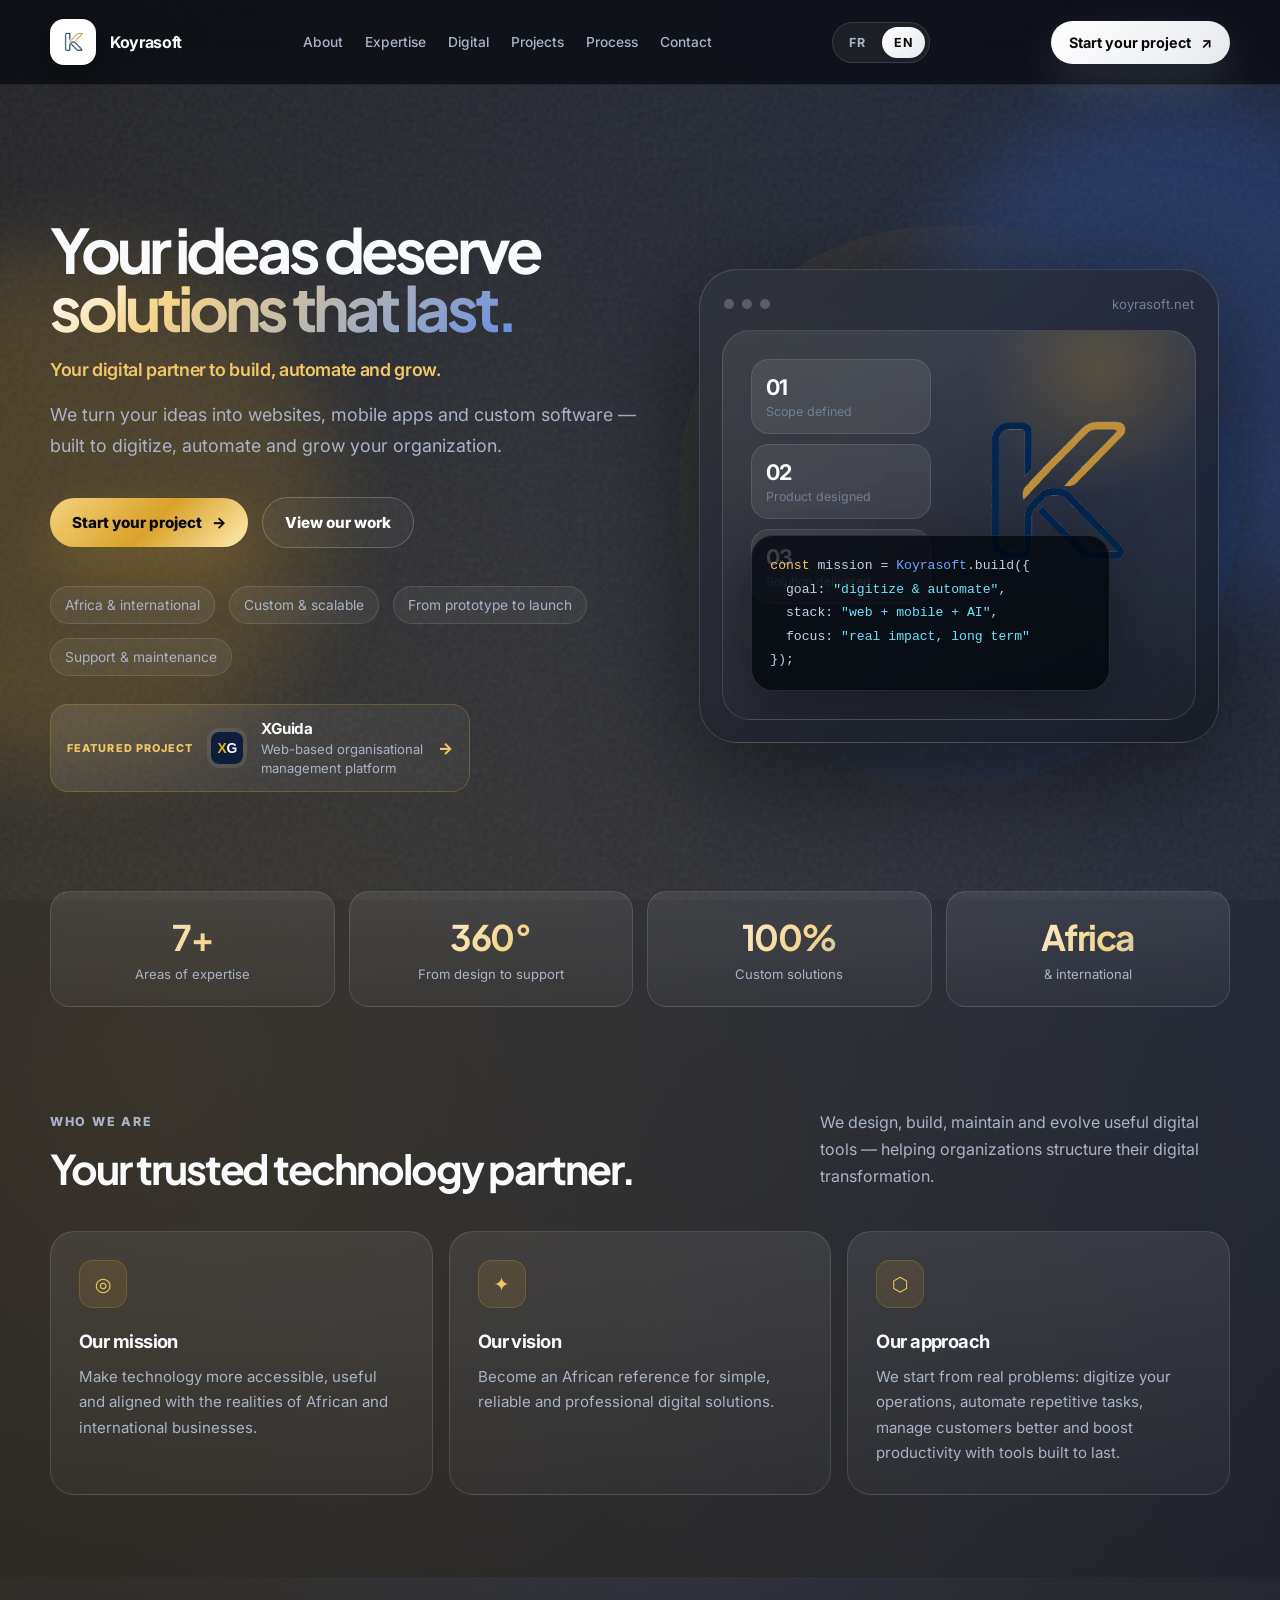
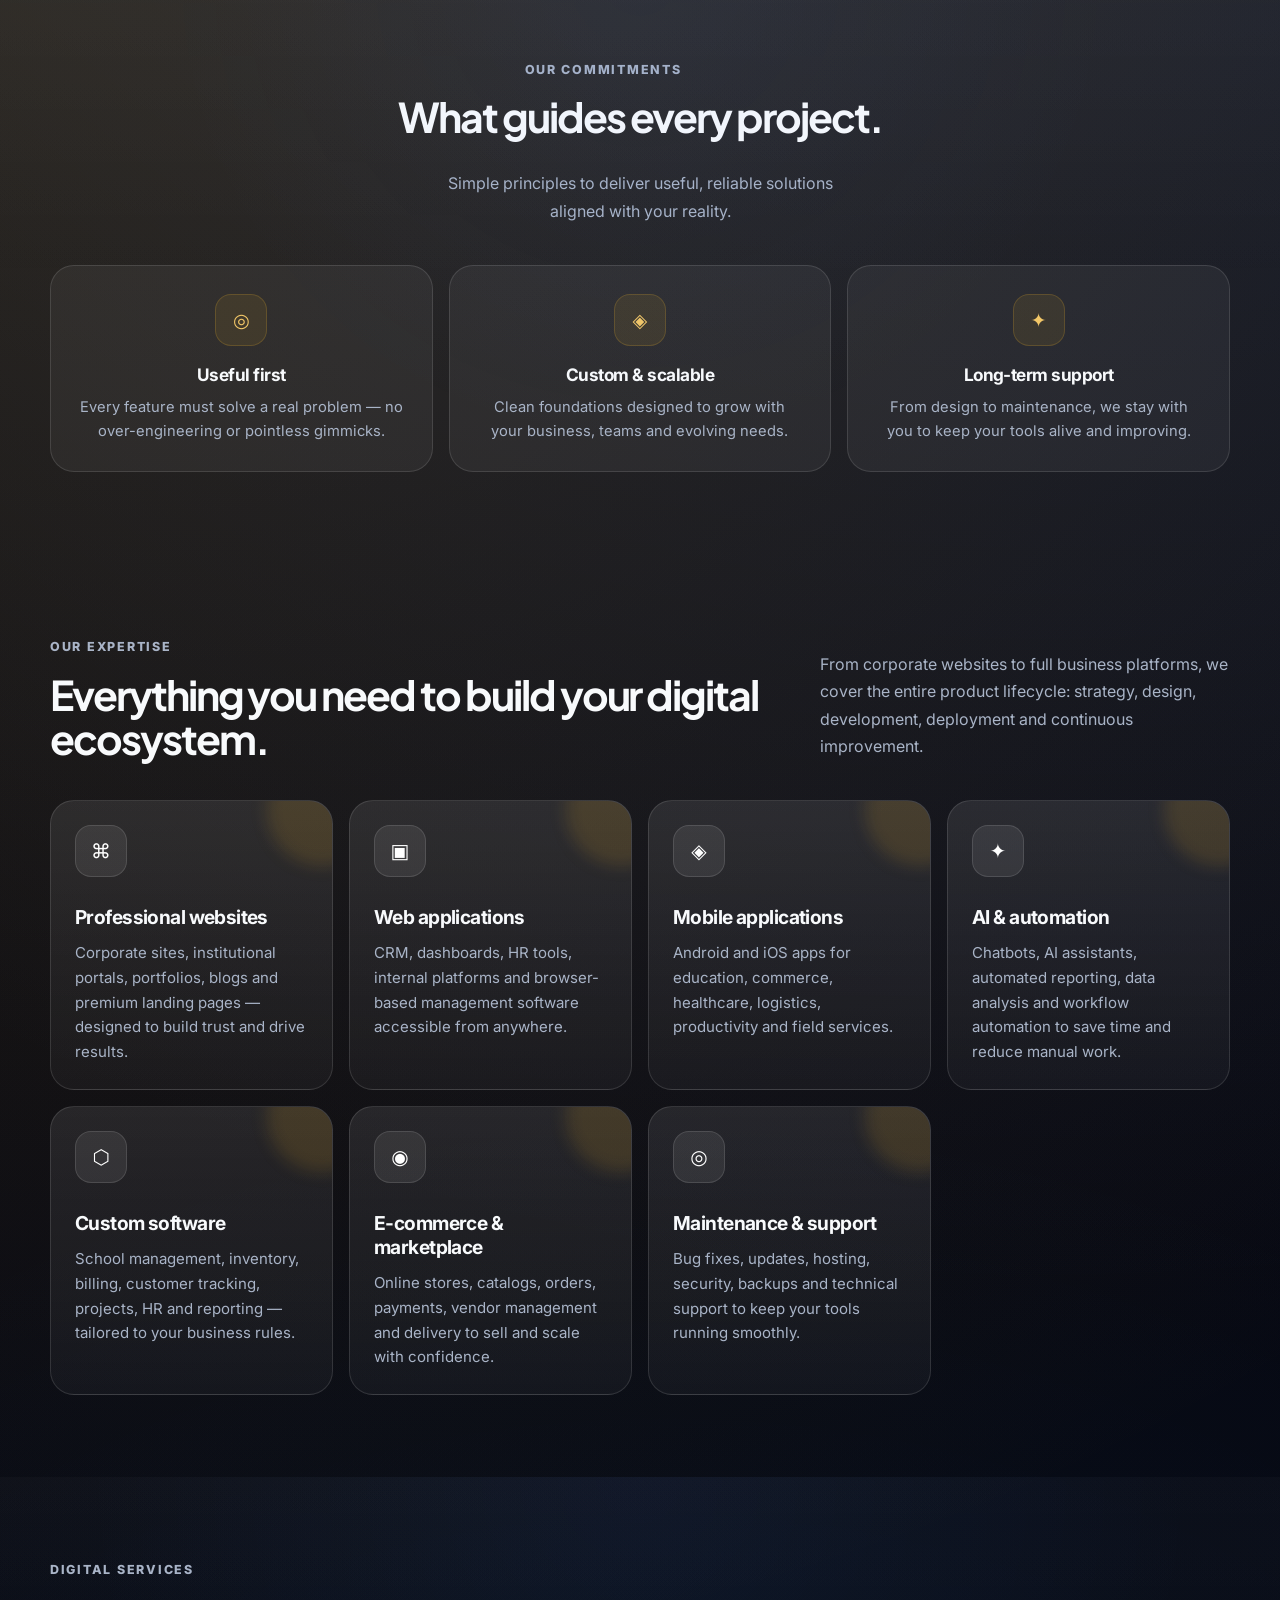
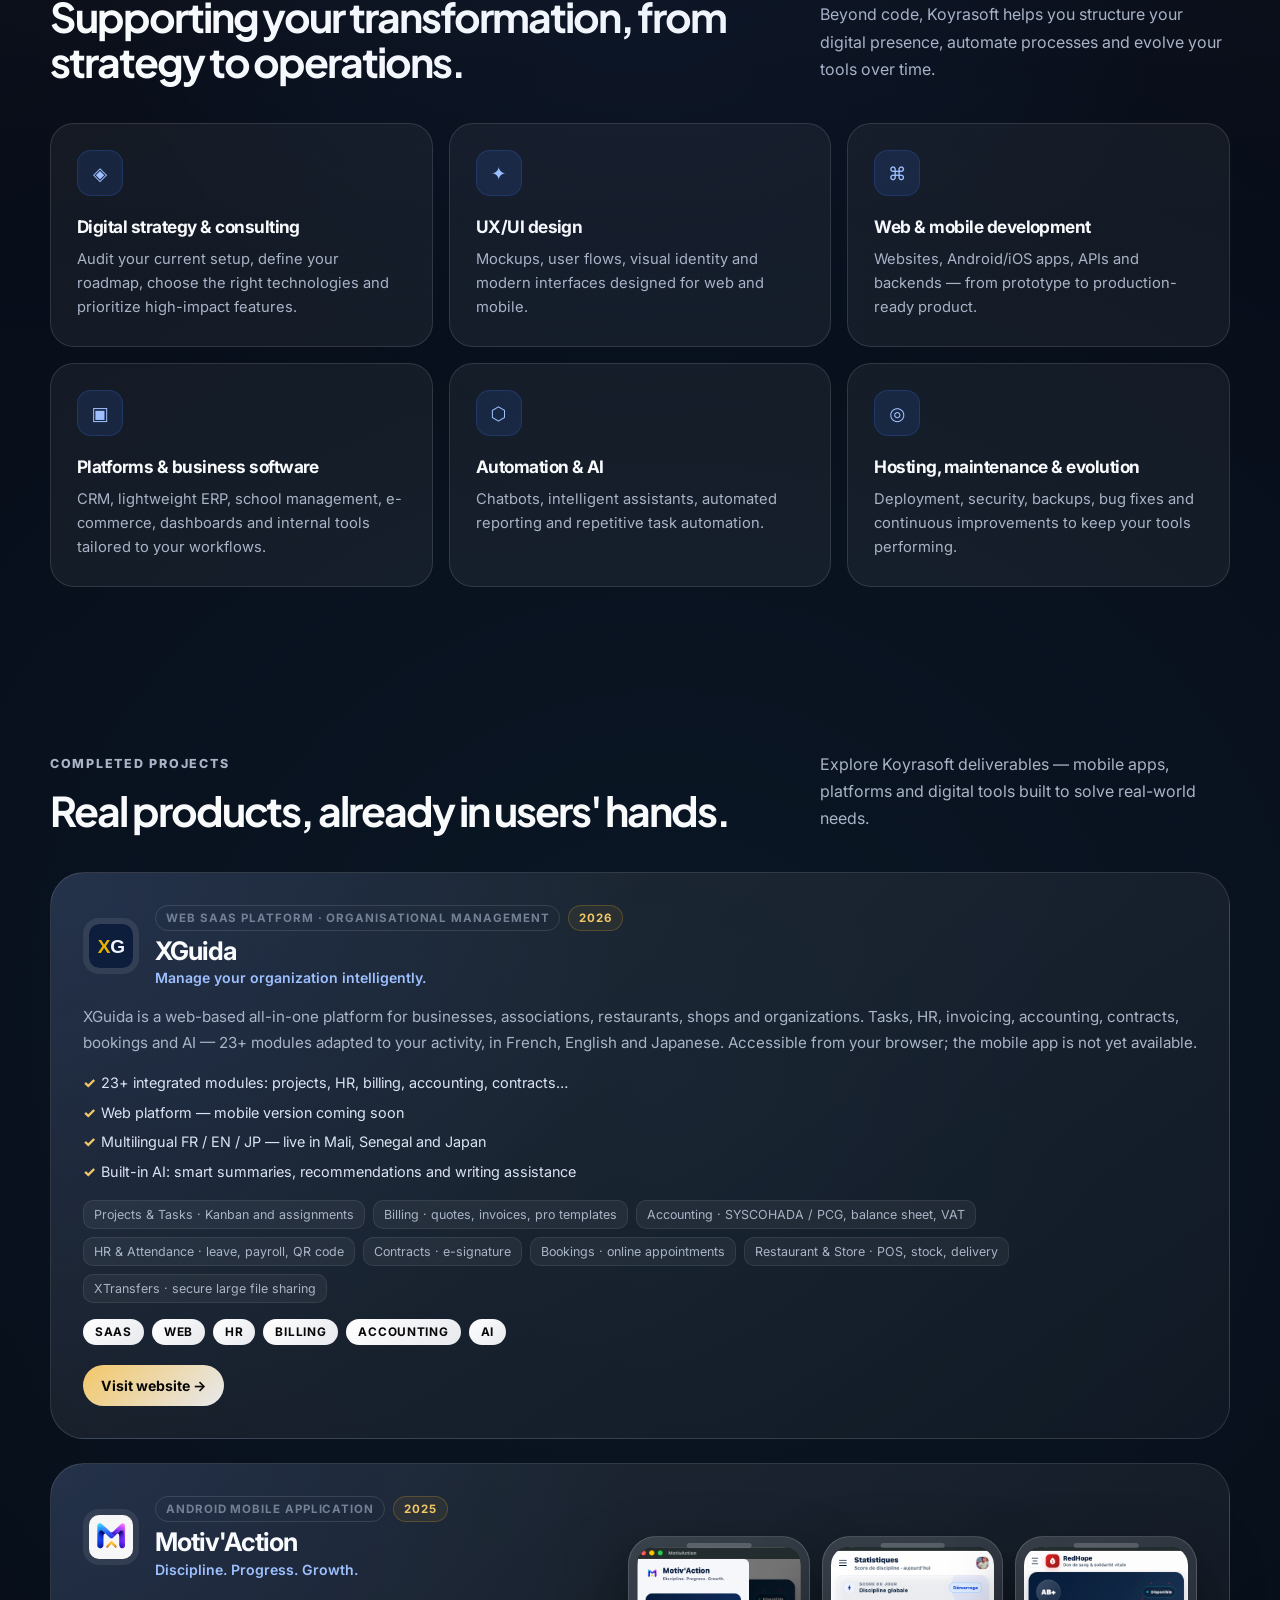
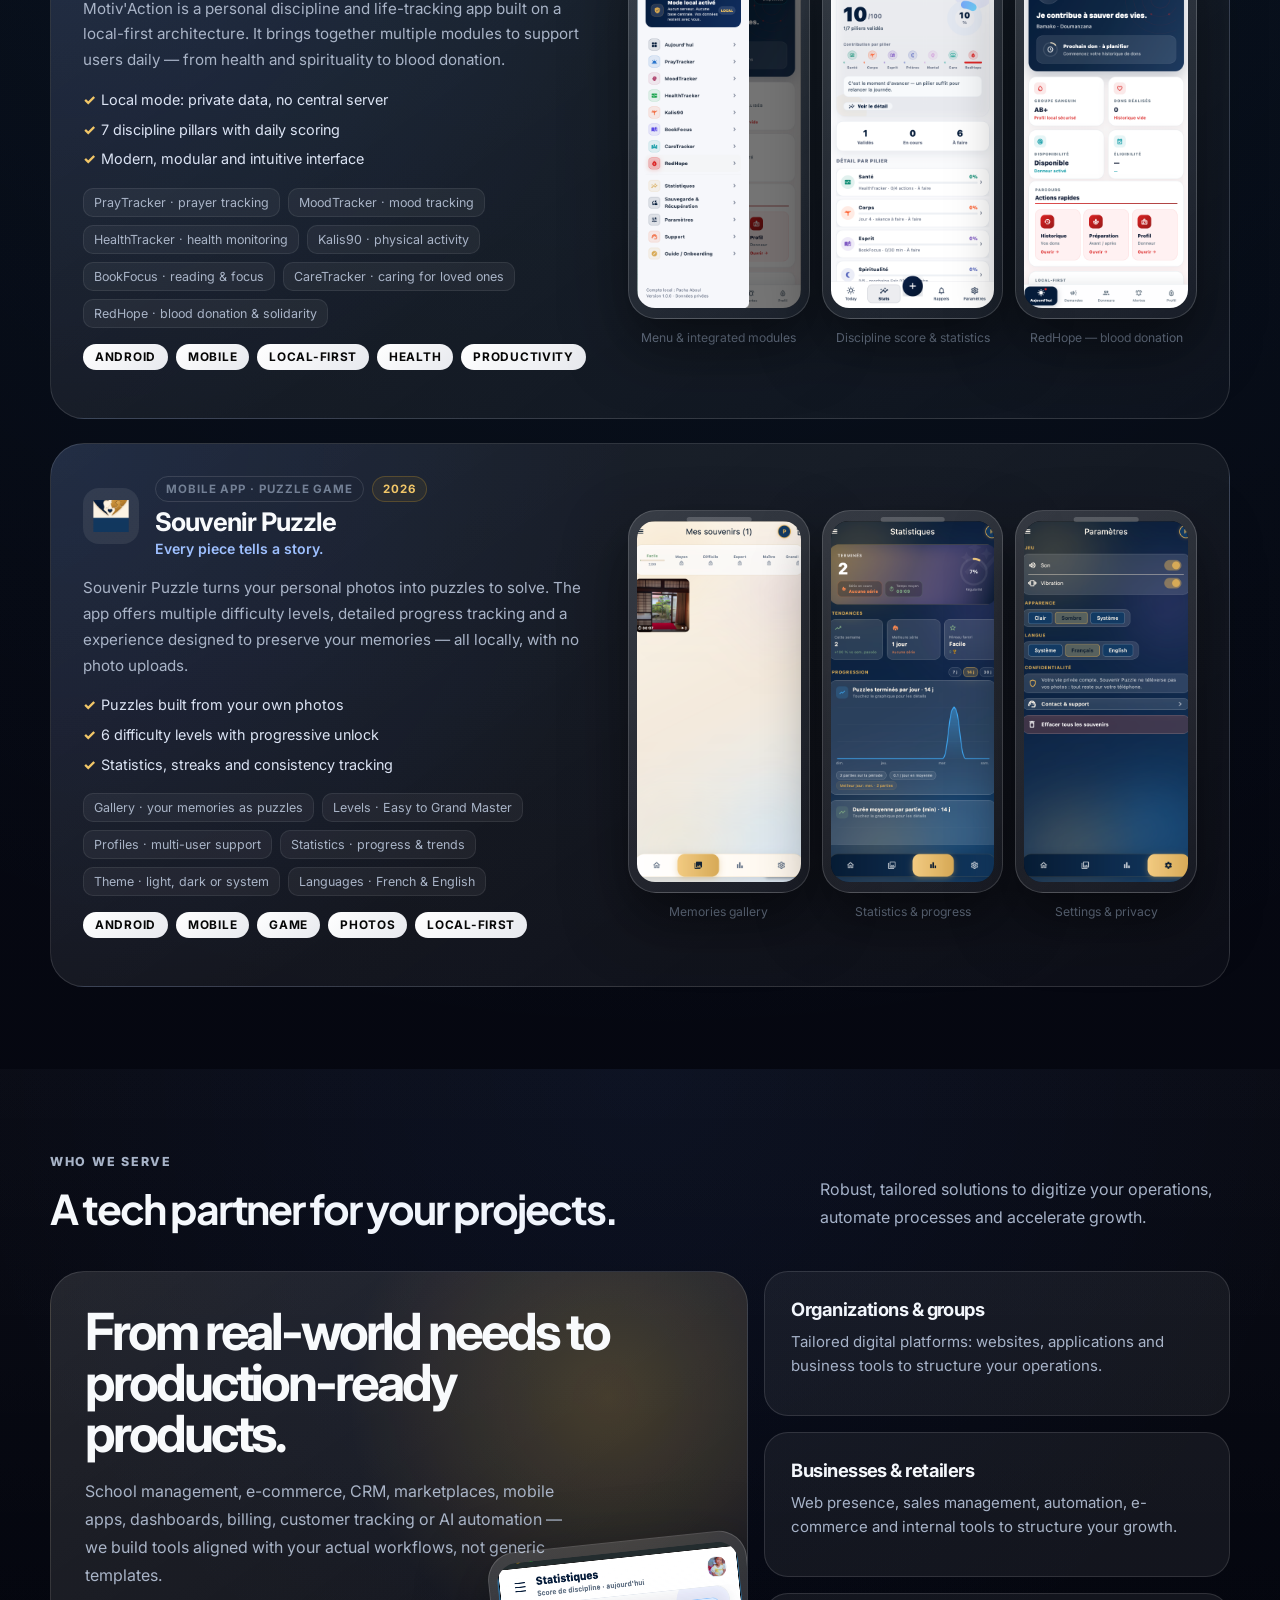
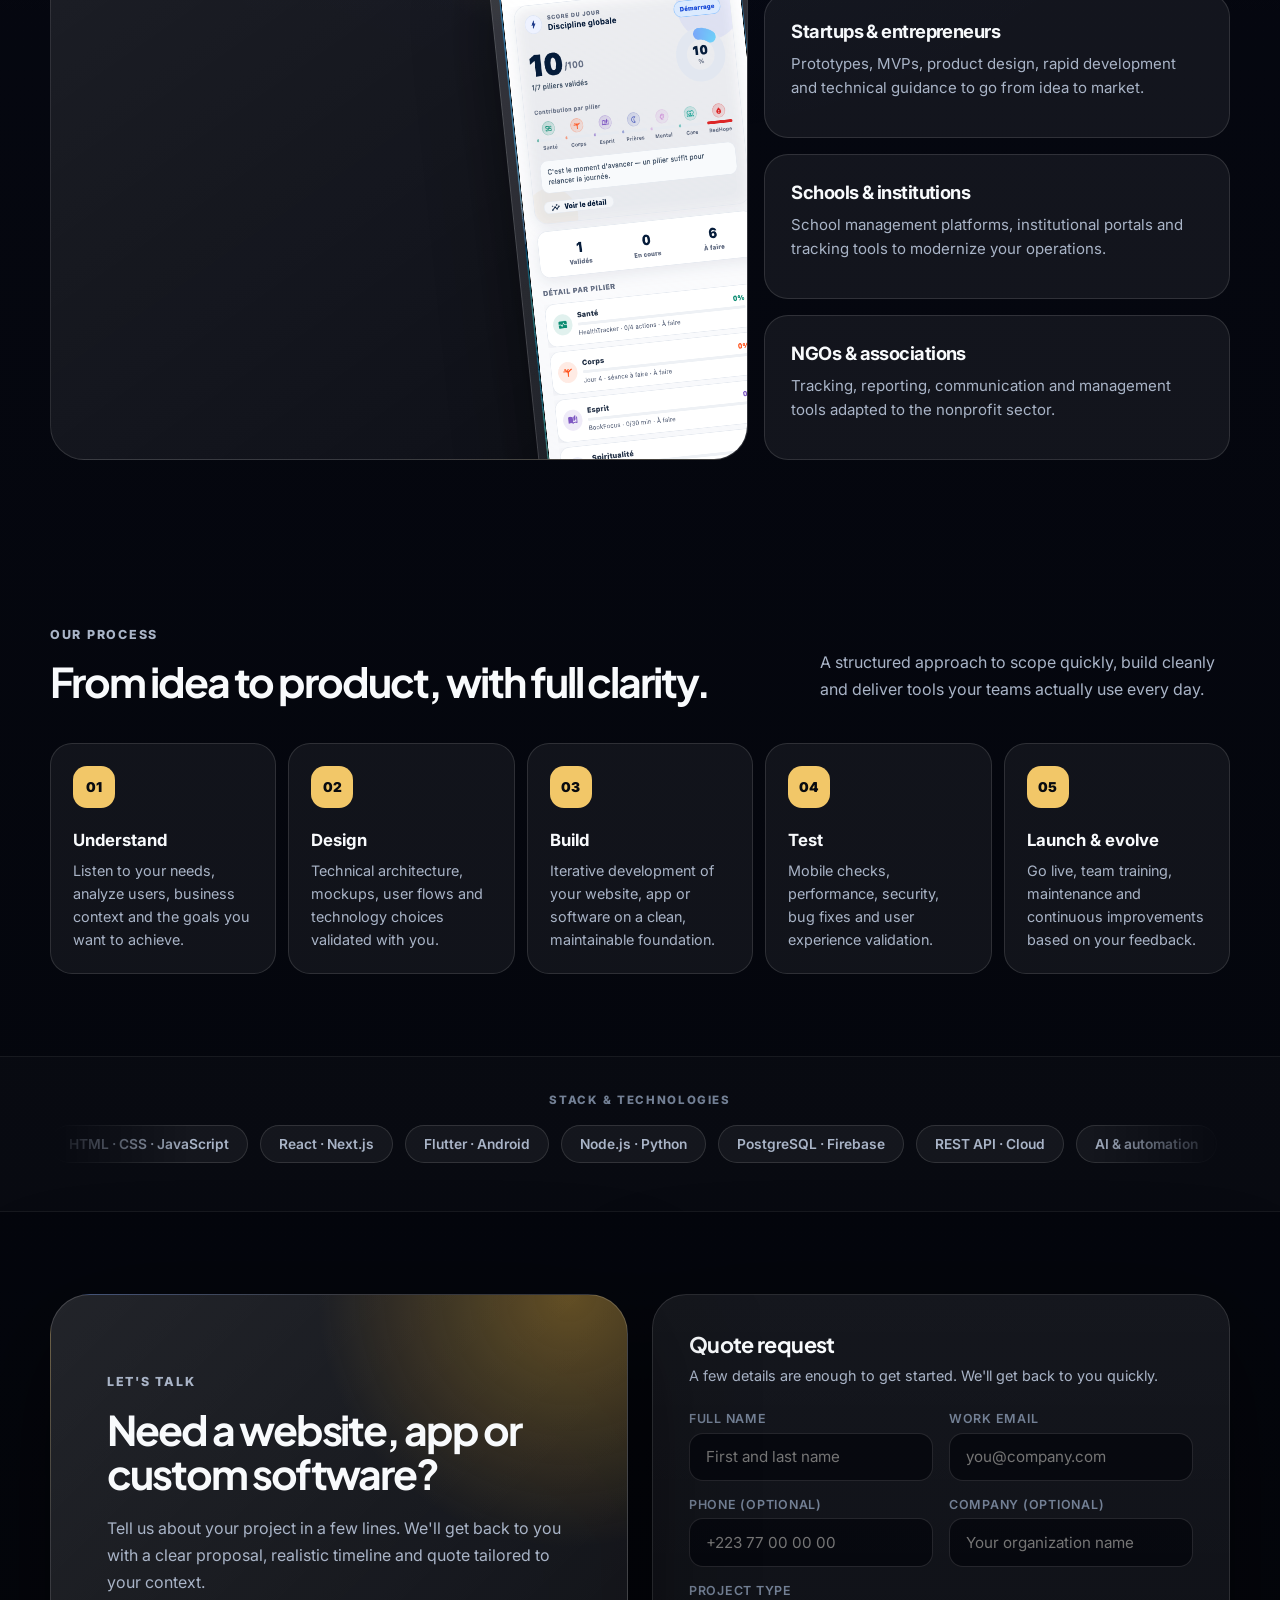
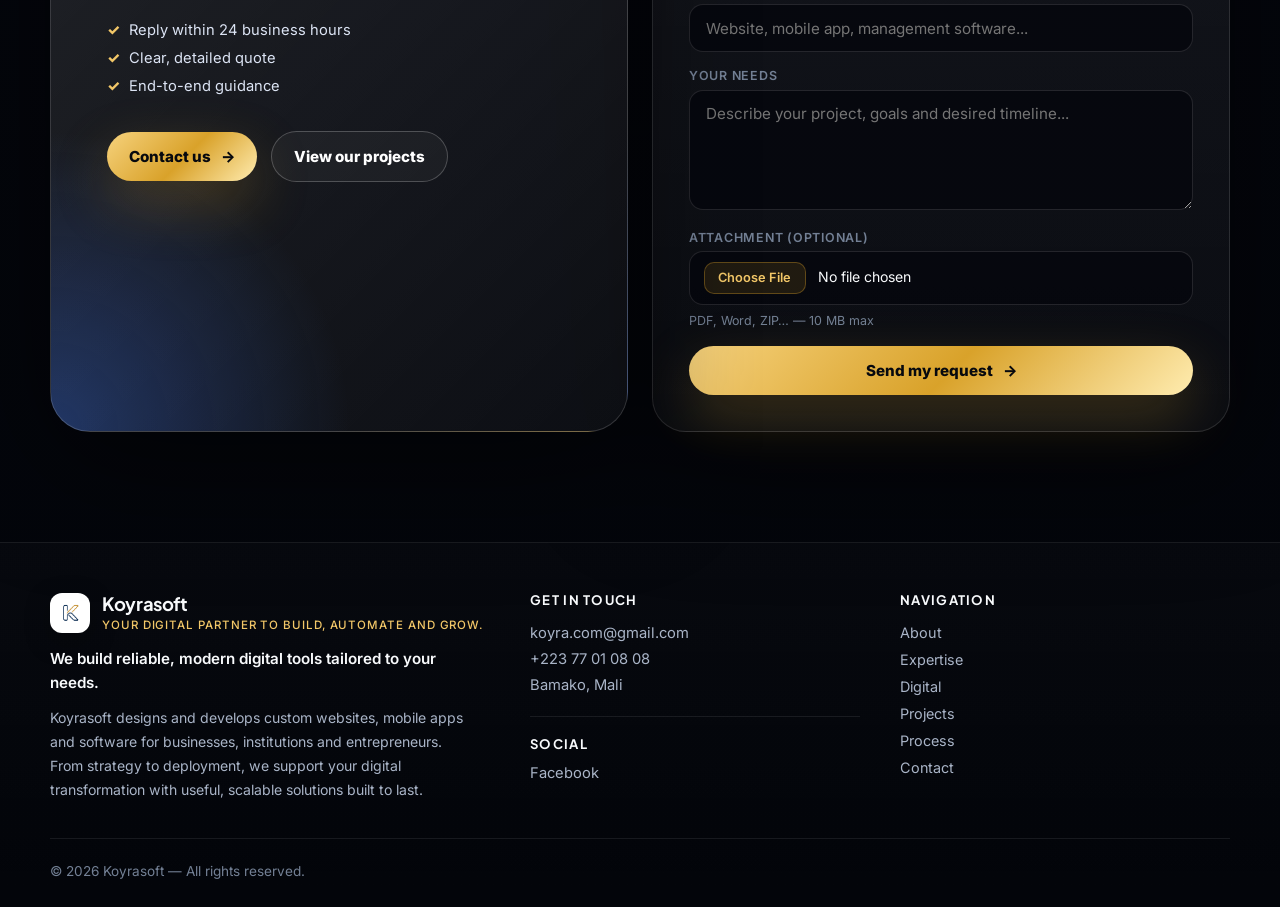
==== commit 851c2312: "Add hidden visitor analytics and private admin dashboard." ====
--- a/index.html
+++ b/index.html
@@ -298,6 +298,7 @@
   <button type="button" class="scroll-top" id="scrollTop" aria-label="Retour en haut" hidden>↑</button>
 
   <script src="data/site-data.js"></script>
+  <script src="js/analytics.js"></script>
   <script src="js/main.js"></script>
 </body>
 </html>
--- a/css/styles.css
+++ b/css/styles.css
@@ -1015,6 +1015,10 @@
   align-items: center;
 }
 
+.project-card--solo {
+  grid-template-columns: 1fr;
+}
+
 .project-card__header {
   display: flex;
   align-items: center;
@@ -1120,6 +1124,26 @@
   display: flex;
   flex-wrap: wrap;
   gap: 8px;
+  margin-bottom: 16px;
+}
+
+.project-card__link {
+  display: inline-flex;
+  align-items: center;
+  gap: 8px;
+  margin-top: 4px;
+  padding: 12px 18px;
+  border-radius: 999px;
+  font-size: 0.88rem;
+  font-weight: 700;
+  color: #070707;
+  background: linear-gradient(135deg, var(--gold-light), #e7e9ee);
+  transition: transform 0.2s ease, box-shadow 0.2s ease;
+}
+
+.project-card__link:hover {
+  transform: translateY(-2px);
+  box-shadow: 0 12px 28px rgba(217, 162, 42, 0.25);
 }
 
 .project-tag {
